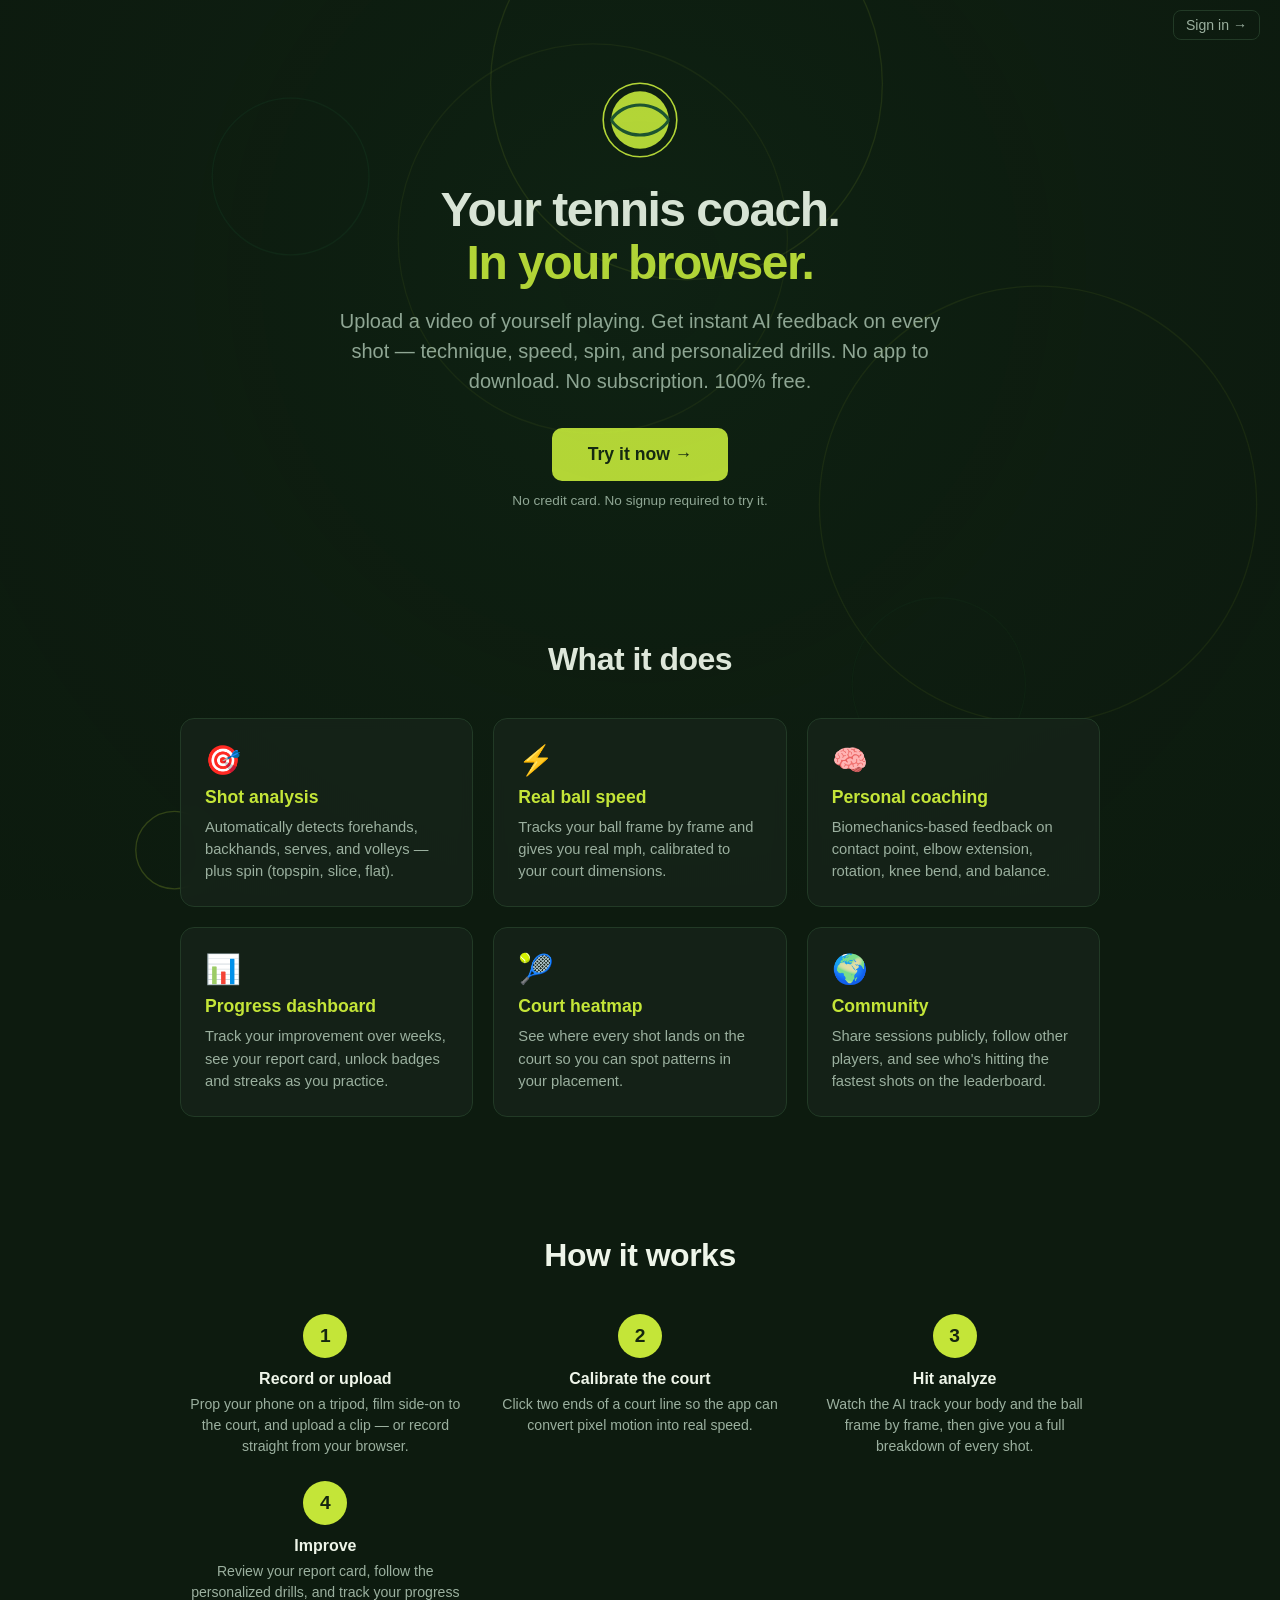
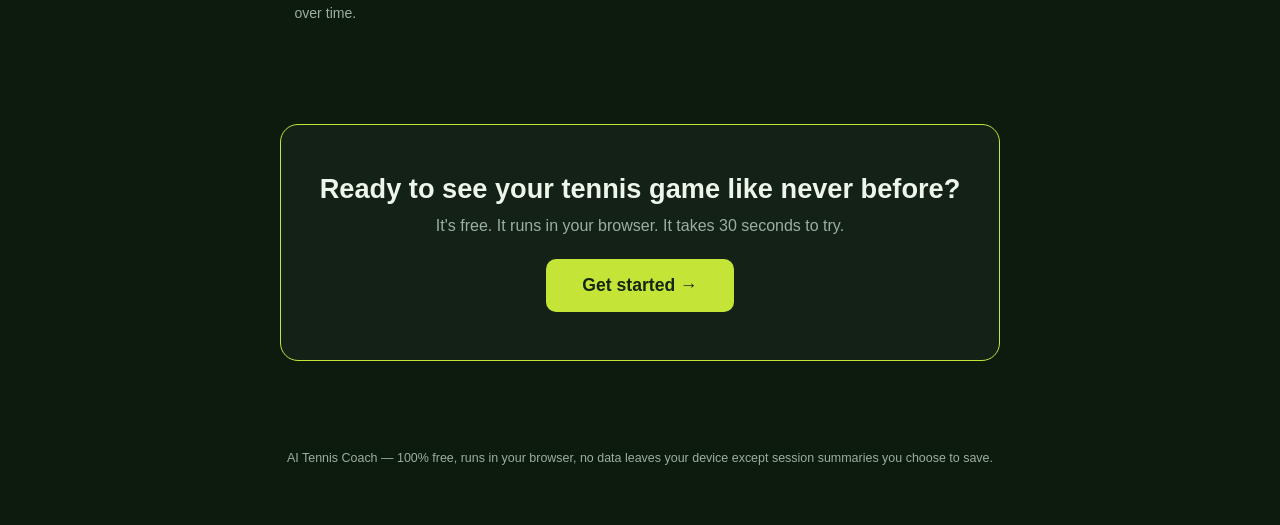
==== index.html @ b2c944ef "Update index.html" ====
<!DOCTYPE html>
<html lang="en">
<head>
<meta charset="UTF-8">
<meta name="viewport" content="width=device-width, initial-scale=1.0">
<title>AI Tennis Coach — free AI-powered tennis coaching</title>
<meta name="description" content="Upload your tennis footage, get instant AI coaching feedback, shot classification, speed tracking, and progress dashboard. 100% free, runs in your browser.">
<link rel="manifest" href="manifest.json">
<meta name="theme-color" content="#c4e538">
<meta name="apple-mobile-web-app-capable" content="yes">
<meta name="apple-mobile-web-app-title" content="Tennis Coach">
<link rel="apple-touch-icon" href="icon-180.png">
<link rel="icon" type="image/svg+xml" href="data:image/svg+xml,%3Csvg xmlns='http://www.w3.org/2000/svg' viewBox='0 0 100 100'%3E%3Ccircle cx='50' cy='50' r='46' fill='%230d1b0f'/%3E%3Ccircle cx='50' cy='50' r='38' fill='%23c4e538'/%3E%3Cpath d='M14 50 C 30 25, 70 25, 86 50' stroke='%231e5631' stroke-width='4' fill='none'/%3E%3Cpath d='M14 50 C 30 75, 70 75, 86 50' stroke='%231e5631' stroke-width='4' fill='none'/%3E%3C/svg%3E">
<style>
  :root {
    --green: #1e5631;
    --lime: #c4e538;
    --dark: #0d1b0f;
    --card: #16241a;
    --text: #eef5e9;
    --muted: #9bb09f;
  }
  * { box-sizing: border-box; }
  body {
    margin: 0;
    font-family: -apple-system, BlinkMacSystemFont, 'Segoe UI', Roboto, sans-serif;
    background: var(--dark);
    color: var(--text);
    position: relative;
    overflow-x: hidden;
  }
  #rippleBg {
    position: fixed;
    top: 0; left: 0;
    width: 100vw;
    height: 100vh;
    z-index: 0;
    pointer-events: none;
  }
  main, header, footer { position: relative; z-index: 1; }
  .container { max-width: 960px; margin: 0 auto; padding: 20px; }
  .hero {
    text-align: center;
    padding: 80px 20px 60px;
  }
  .app-logo {
    width: 80px;
    height: 80px;
    margin-bottom: 20px;
  }
  h1 {
    font-size: 3rem;
    margin: 0 0 16px;
    letter-spacing: -1.5px;
    line-height: 1.1;
  }
  h1 .accent { color: var(--lime); }
  .tagline {
    font-size: 1.25rem;
    color: var(--muted);
    max-width: 620px;
    margin: 0 auto 32px;
    line-height: 1.5;
  }
  .cta-btn {
    display: inline-block;
    background: var(--lime);
    color: #15260f;
    font-weight: 700;
    padding: 16px 36px;
    border-radius: 10px;
    text-decoration: none;
    font-size: 1.1rem;
    border: none;
    cursor: pointer;
    transition: transform 0.15s;
  }
  .cta-btn:hover { transform: translateY(-2px); }
  .cta-note {
    margin-top: 12px;
    color: var(--muted);
    font-size: 0.85rem;
  }
  .section {
    padding: 60px 20px;
    max-width: 960px;
    margin: 0 auto;
  }
  .section-title {
    text-align: center;
    font-size: 2rem;
    margin: 0 0 40px;
    letter-spacing: -0.5px;
  }
  .features {
    display: grid;
    grid-template-columns: repeat(auto-fit, minmax(260px, 1fr));
    gap: 20px;
  }
  .feature {
    background: rgba(22, 36, 26, 0.82);
    backdrop-filter: blur(6px);
    border: 1px solid #223a26;
    border-radius: 14px;
    padding: 24px;
  }
  .feature .icon {
    font-size: 1.8rem;
    margin-bottom: 10px;
  }
  .feature h3 {
    margin: 0 0 8px;
    font-size: 1.1rem;
    color: var(--lime);
  }
  .feature p {
    margin: 0;
    color: var(--muted);
    font-size: 0.92rem;
    line-height: 1.5;
  }
  .steps {
    display: grid;
    grid-template-columns: repeat(auto-fit, minmax(220px, 1fr));
    gap: 24px;
  }
  .step {
    text-align: center;
  }
  .step-num {
    display: inline-flex;
    align-items: center;
    justify-content: center;
    width: 44px;
    height: 44px;
    background: var(--lime);
    color: #15260f;
    border-radius: 50%;
    font-weight: 700;
    font-size: 1.2rem;
    margin-bottom: 12px;
  }
  .step h4 {
    margin: 0 0 6px;
    font-size: 1rem;
  }
  .step p {
    color: var(--muted);
    font-size: 0.88rem;
    margin: 0;
    line-height: 1.5;
  }
  .bottom-cta {
    background: rgba(22, 36, 26, 0.82);
    backdrop-filter: blur(6px);
    border: 1px solid var(--lime);
    border-radius: 18px;
    padding: 48px 30px;
    text-align: center;
    margin: 40px 20px 60px;
    max-width: 720px;
    margin-left: auto;
    margin-right: auto;
  }
  .bottom-cta h2 {
    margin: 0 0 12px;
    font-size: 1.7rem;
  }
  .bottom-cta p {
    color: var(--muted);
    margin: 0 0 24px;
  }
  footer {
    text-align: center;
    color: var(--muted);
    font-size: 0.78rem;
    padding: 30px 20px 60px;
  }
  @media (max-width: 600px) {
    h1 { font-size: 2.1rem; }
    .hero { padding: 50px 20px 40px; }
    .section-title { font-size: 1.5rem; }
  }
</style>
</head>
<body>

<canvas id="rippleBg"></canvas>

<div style="position:absolute; top:16px; right:20px; z-index:2;">
  <a href="app.html" style="color: var(--muted); text-decoration:none; font-size:0.88rem; padding:6px 12px; border:1px solid #223a26; border-radius:8px;">Sign in →</a>
</div>

<script>
// Ripple background — same as the app
(function() {
  const canvas = document.getElementById('rippleBg');
  const c = canvas.getContext('2d');
  let ripples = [];
  let w, h;
  function resize() { w = canvas.width = window.innerWidth; h = canvas.height = window.innerHeight; }
  window.addEventListener('resize', resize); resize();
  function spawnRipple() {
    ripples.push({
      x: Math.random() * w, y: Math.random() * h, r: 0,
      maxR: 140 + Math.random() * 220, speed: 0.4 + Math.random() * 0.5,
      alpha: 0.16 + Math.random() * 0.1,
      hue: Math.random() > 0.5 ? 'lime' : 'green'
    });
  }
  for (let i = 0; i < 6; i++) {
    ripples.push({
      x: Math.random() * window.innerWidth, y: Math.random() * window.innerHeight,
      r: Math.random() * 200, maxR: 140 + Math.random() * 220,
      speed: 0.4 + Math.random() * 0.5,
      alpha: 0.16 + Math.random() * 0.1,
      hue: Math.random() > 0.5 ? 'lime' : 'green'
    });
  }
  let frame = 0;
  function loop() {
    frame++;
    c.clearRect(0, 0, w, h);
    const grad = c.createRadialGradient(w*0.5, h*0.3, 0, w*0.5, h*0.3, Math.max(w,h)*0.8);
    grad.addColorStop(0, 'rgba(30, 86, 49, 0.12)');
    grad.addColorStop(1, 'rgba(13, 27, 15, 0)');
    c.fillStyle = grad; c.fillRect(0, 0, w, h);
    ripples.forEach(rp => {
      rp.r += rp.speed;
      const progress = rp.r / rp.maxR;
      const fade = Math.max(0, 1 - progress);
      const color = rp.hue === 'lime' ? `196, 229, 56` : `30, 86, 49`;
      c.beginPath(); c.arc(rp.x, rp.y, rp.r, 0, Math.PI * 2);
      c.strokeStyle = `rgba(${color}, ${rp.alpha * fade})`;
      c.lineWidth = 1.4; c.stroke();
    });
    ripples = ripples.filter(rp => rp.r < rp.maxR);
    if (frame % 70 === 0) spawnRipple();
    requestAnimationFrame(loop);
  }
  loop();
})();
</script>

<div class="hero">
  <svg class="app-logo" viewBox="0 0 100 100" xmlns="http://www.w3.org/2000/svg">
    <circle cx="50" cy="50" r="46" fill="#0d1b0f" stroke="#c4e538" stroke-width="2"/>
    <circle cx="50" cy="50" r="36" fill="#c4e538"/>
    <path d="M14 50 C 30 25, 70 25, 86 50" stroke="#1e5631" stroke-width="4" fill="none"/>
    <path d="M14 50 C 30 75, 70 75, 86 50" stroke="#1e5631" stroke-width="4" fill="none"/>
  </svg>
  <h1>Your tennis coach.<br><span class="accent">In your browser.</span></h1>
  <p class="tagline">
    Upload a video of yourself playing. Get instant AI feedback on every shot — technique, speed, spin, and personalized drills. No app to download. No subscription. 100% free.
  </p>
  <a href="app.html" class="cta-btn">Try it now →</a>
  <p class="cta-note">No credit card. No signup required to try it.</p>
</div>

<div class="section">
  <h2 class="section-title">What it does</h2>
  <div class="features">
    <div class="feature">
      <div class="icon">🎯</div>
      <h3>Shot analysis</h3>
      <p>Automatically detects forehands, backhands, serves, and volleys — plus spin (topspin, slice, flat).</p>
    </div>
    <div class="feature">
      <div class="icon">⚡</div>
      <h3>Real ball speed</h3>
      <p>Tracks your ball frame by frame and gives you real mph, calibrated to your court dimensions.</p>
    </div>
    <div class="feature">
      <div class="icon">🧠</div>
      <h3>Personal coaching</h3>
      <p>Biomechanics-based feedback on contact point, elbow extension, rotation, knee bend, and balance.</p>
    </div>
    <div class="feature">
      <div class="icon">📊</div>
      <h3>Progress dashboard</h3>
      <p>Track your improvement over weeks, see your report card, unlock badges and streaks as you practice.</p>
    </div>
    <div class="feature">
      <div class="icon">🎾</div>
      <h3>Court heatmap</h3>
      <p>See where every shot lands on the court so you can spot patterns in your placement.</p>
    </div>
    <div class="feature">
      <div class="icon">🌍</div>
      <h3>Community</h3>
      <p>Share sessions publicly, follow other players, and see who's hitting the fastest shots on the leaderboard.</p>
    </div>
  </div>
</div>

<div class="section">
  <h2 class="section-title">How it works</h2>
  <div class="steps">
    <div class="step">
      <div class="step-num">1</div>
      <h4>Record or upload</h4>
      <p>Prop your phone on a tripod, film side-on to the court, and upload a clip — or record straight from your browser.</p>
    </div>
    <div class="step">
      <div class="step-num">2</div>
      <h4>Calibrate the court</h4>
      <p>Click two ends of a court line so the app can convert pixel motion into real speed.</p>
    </div>
    <div class="step">
      <div class="step-num">3</div>
      <h4>Hit analyze</h4>
      <p>Watch the AI track your body and the ball frame by frame, then give you a full breakdown of every shot.</p>
    </div>
    <div class="step">
      <div class="step-num">4</div>
      <h4>Improve</h4>
      <p>Review your report card, follow the personalized drills, and track your progress over time.</p>
    </div>
  </div>
</div>

<div class="bottom-cta">
  <h2>Ready to see your tennis game like never before?</h2>
  <p>It's free. It runs in your browser. It takes 30 seconds to try.</p>
  <a href="app.html" class="cta-btn">Get started →</a>
</div>

<footer>
  AI Tennis Coach — 100% free, runs in your browser, no data leaves your device except session summaries you choose to save.
</footer>

</body>
</html>
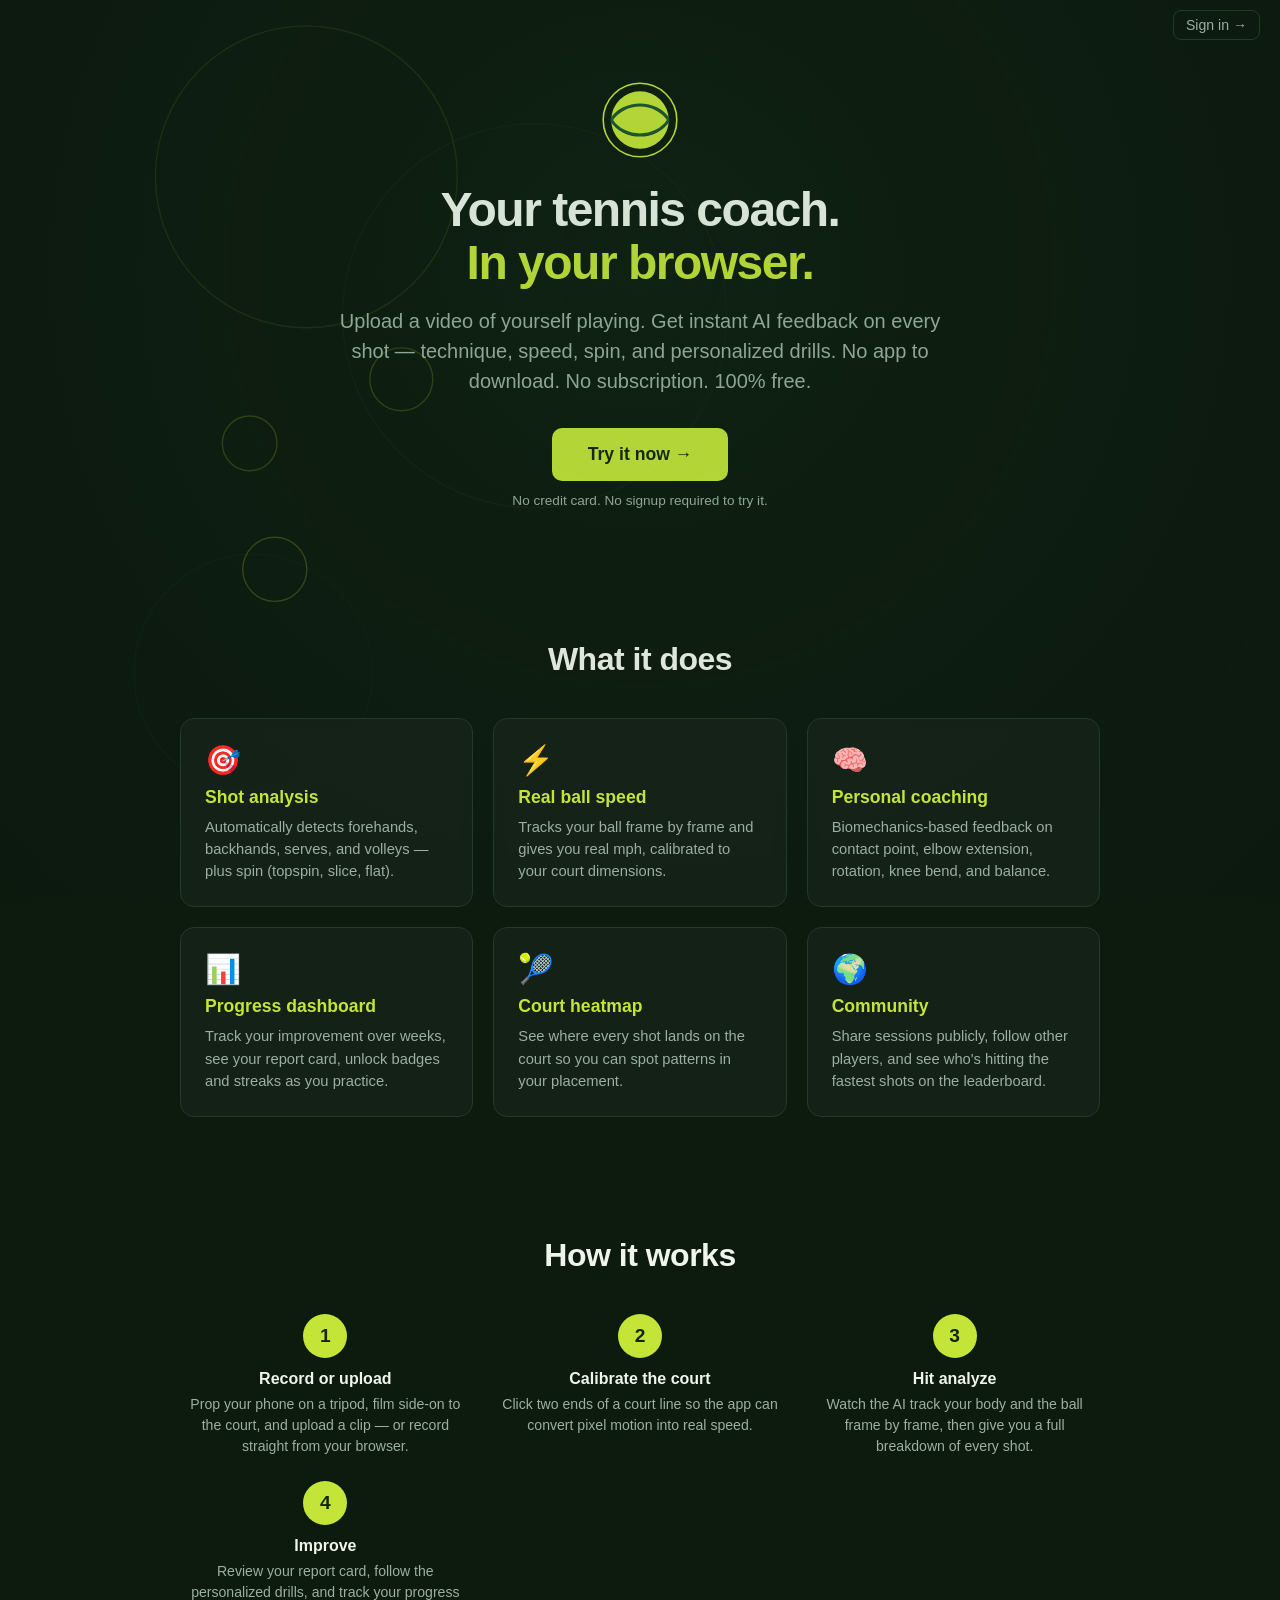
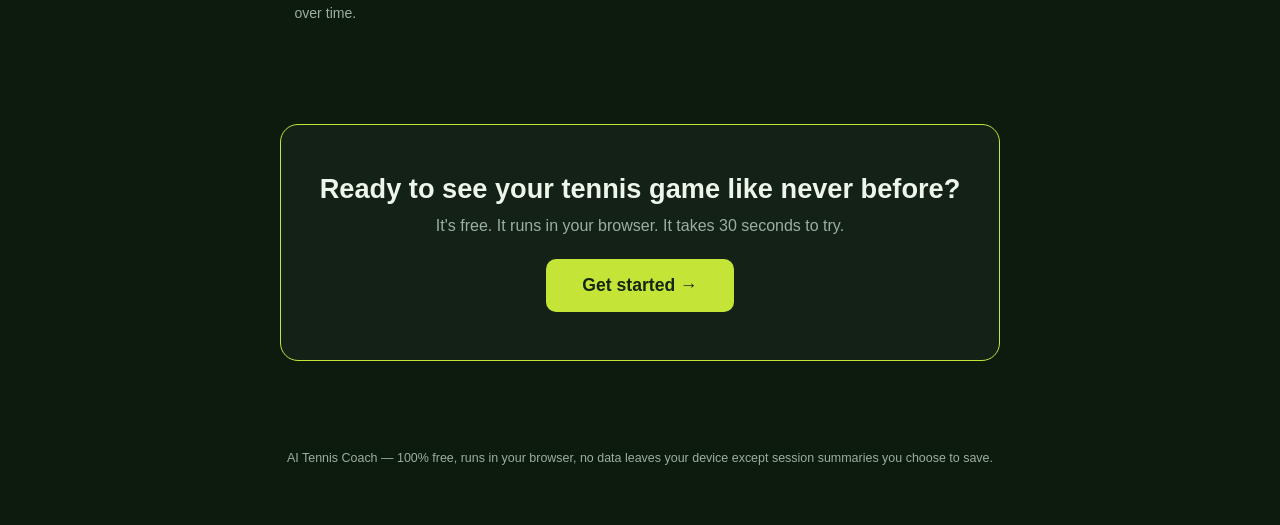
==== commit b952adf0: "Update index.html" ====
--- a/index.html
+++ b/index.html
@@ -9,7 +9,7 @@
 <meta name="theme-color" content="#c4e538">
 <meta name="apple-mobile-web-app-capable" content="yes">
 <meta name="apple-mobile-web-app-title" content="Tennis Coach">
-<link rel="apple-touch-icon" href="icon-180.png">
+<link rel="apple-touch-icon" href="tennis-icon-180.png">
 <link rel="icon" type="image/svg+xml" href="data:image/svg+xml,%3Csvg xmlns='http://www.w3.org/2000/svg' viewBox='0 0 100 100'%3E%3Ccircle cx='50' cy='50' r='46' fill='%230d1b0f'/%3E%3Ccircle cx='50' cy='50' r='38' fill='%23c4e538'/%3E%3Cpath d='M14 50 C 30 25, 70 25, 86 50' stroke='%231e5631' stroke-width='4' fill='none'/%3E%3Cpath d='M14 50 C 30 75, 70 75, 86 50' stroke='%231e5631' stroke-width='4' fill='none'/%3E%3C/svg%3E">
 <style>
   :root {
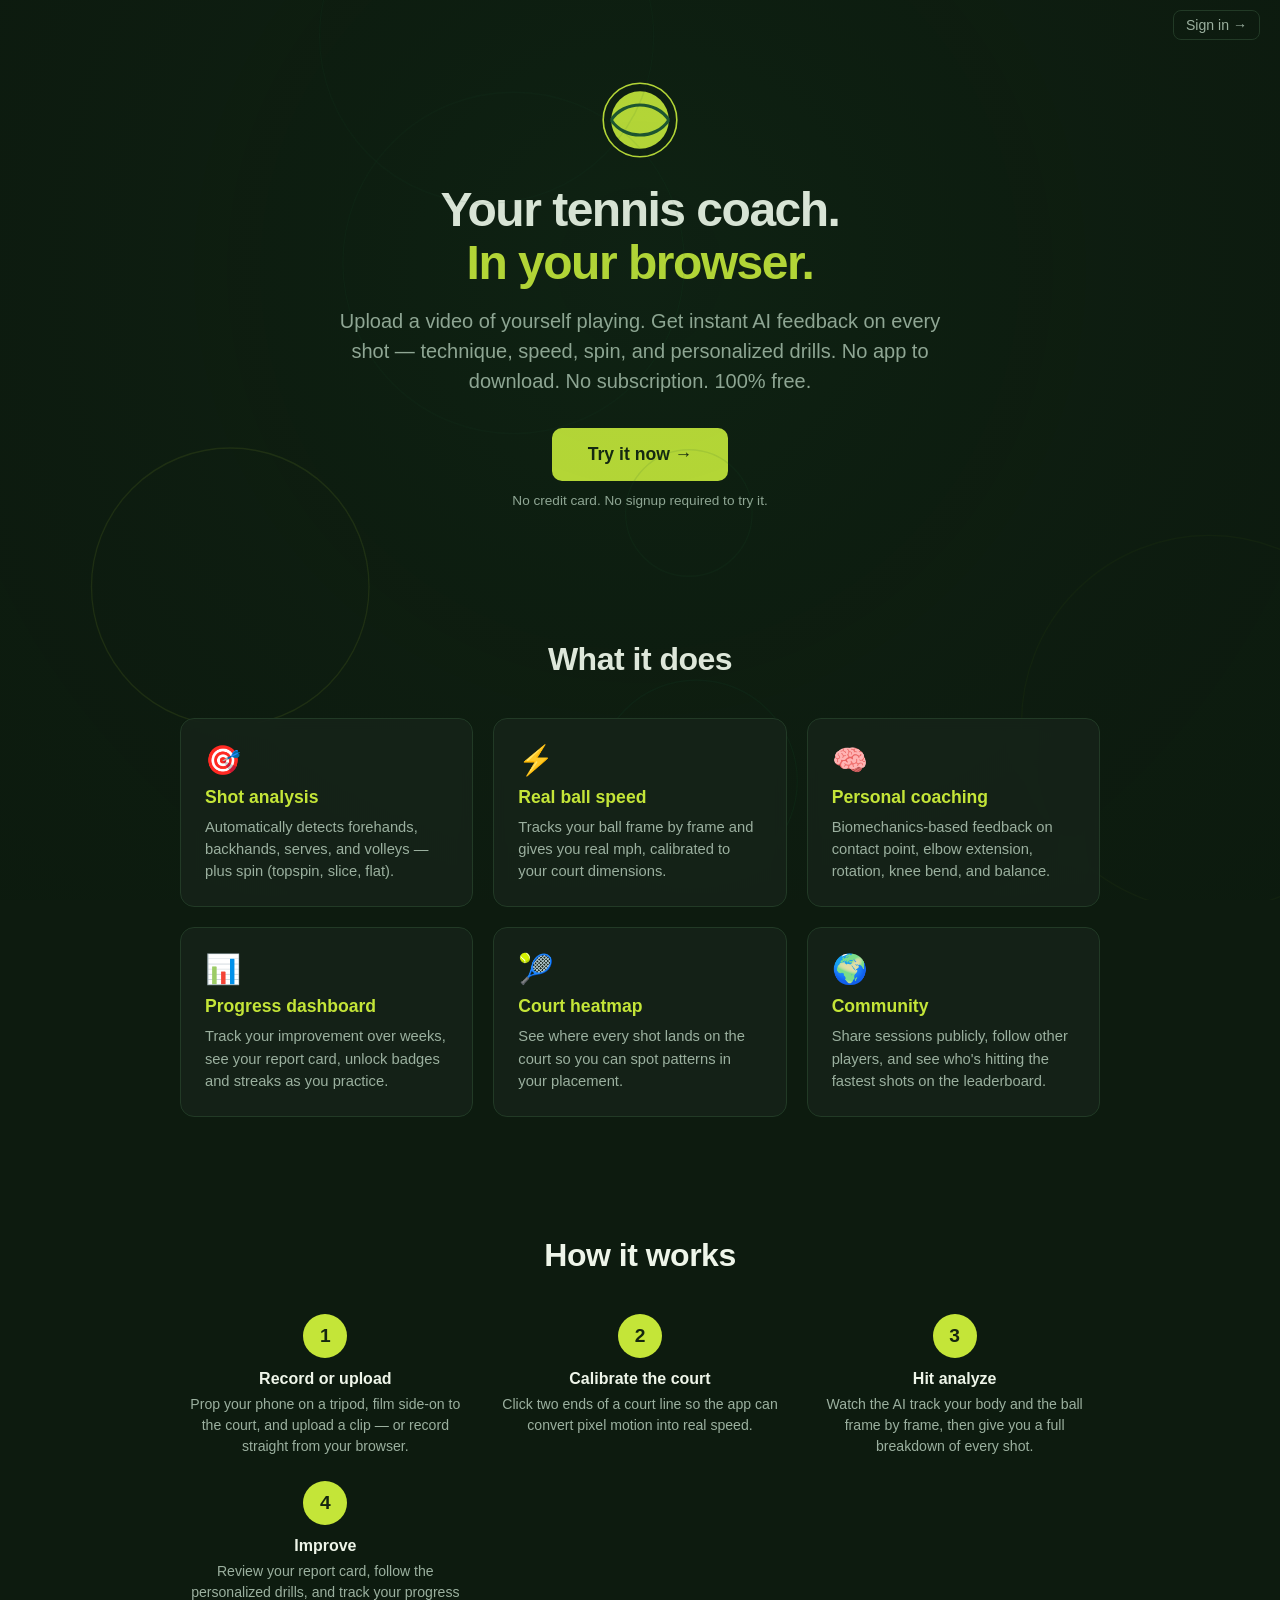
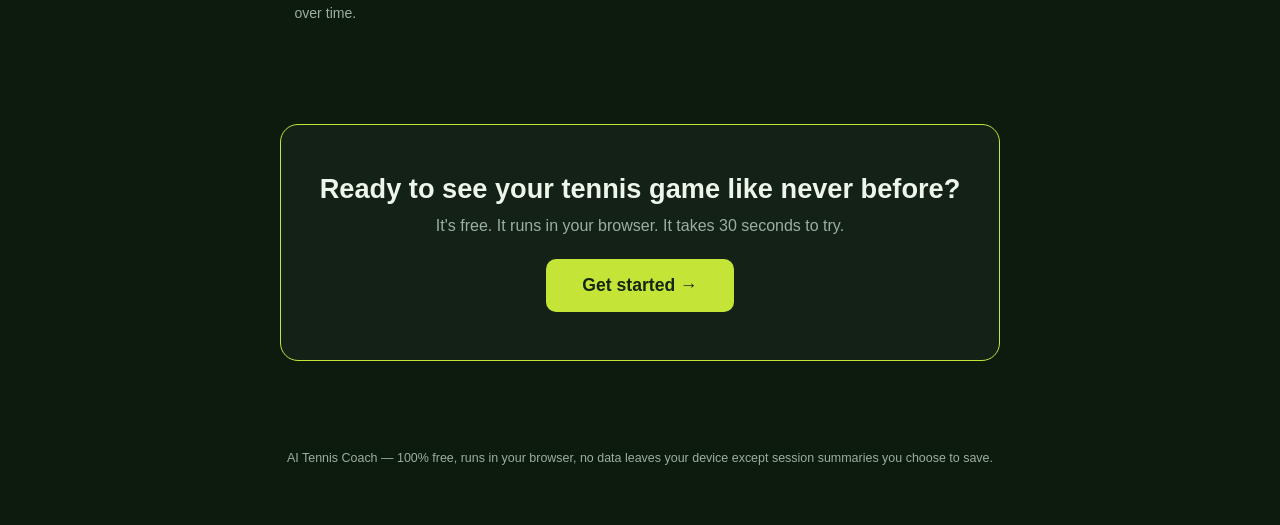
==== commit 5e7e1691: "Update index.html" ====
--- a/index.html
+++ b/index.html
@@ -6,7 +6,7 @@
 <title>AI Tennis Coach — free AI-powered tennis coaching</title>
 <meta name="description" content="Upload your tennis footage, get instant AI coaching feedback, shot classification, speed tracking, and progress dashboard. 100% free, runs in your browser.">
 <link rel="manifest" href="manifest.json">
-<meta name="theme-color" content="#c4e538">
+<meta name="theme-color" content="#0d1b0f">
 <meta name="apple-mobile-web-app-capable" content="yes">
 <meta name="apple-mobile-web-app-title" content="Tennis Coach">
 <link rel="apple-touch-icon" href="tennis-icon-180.png">
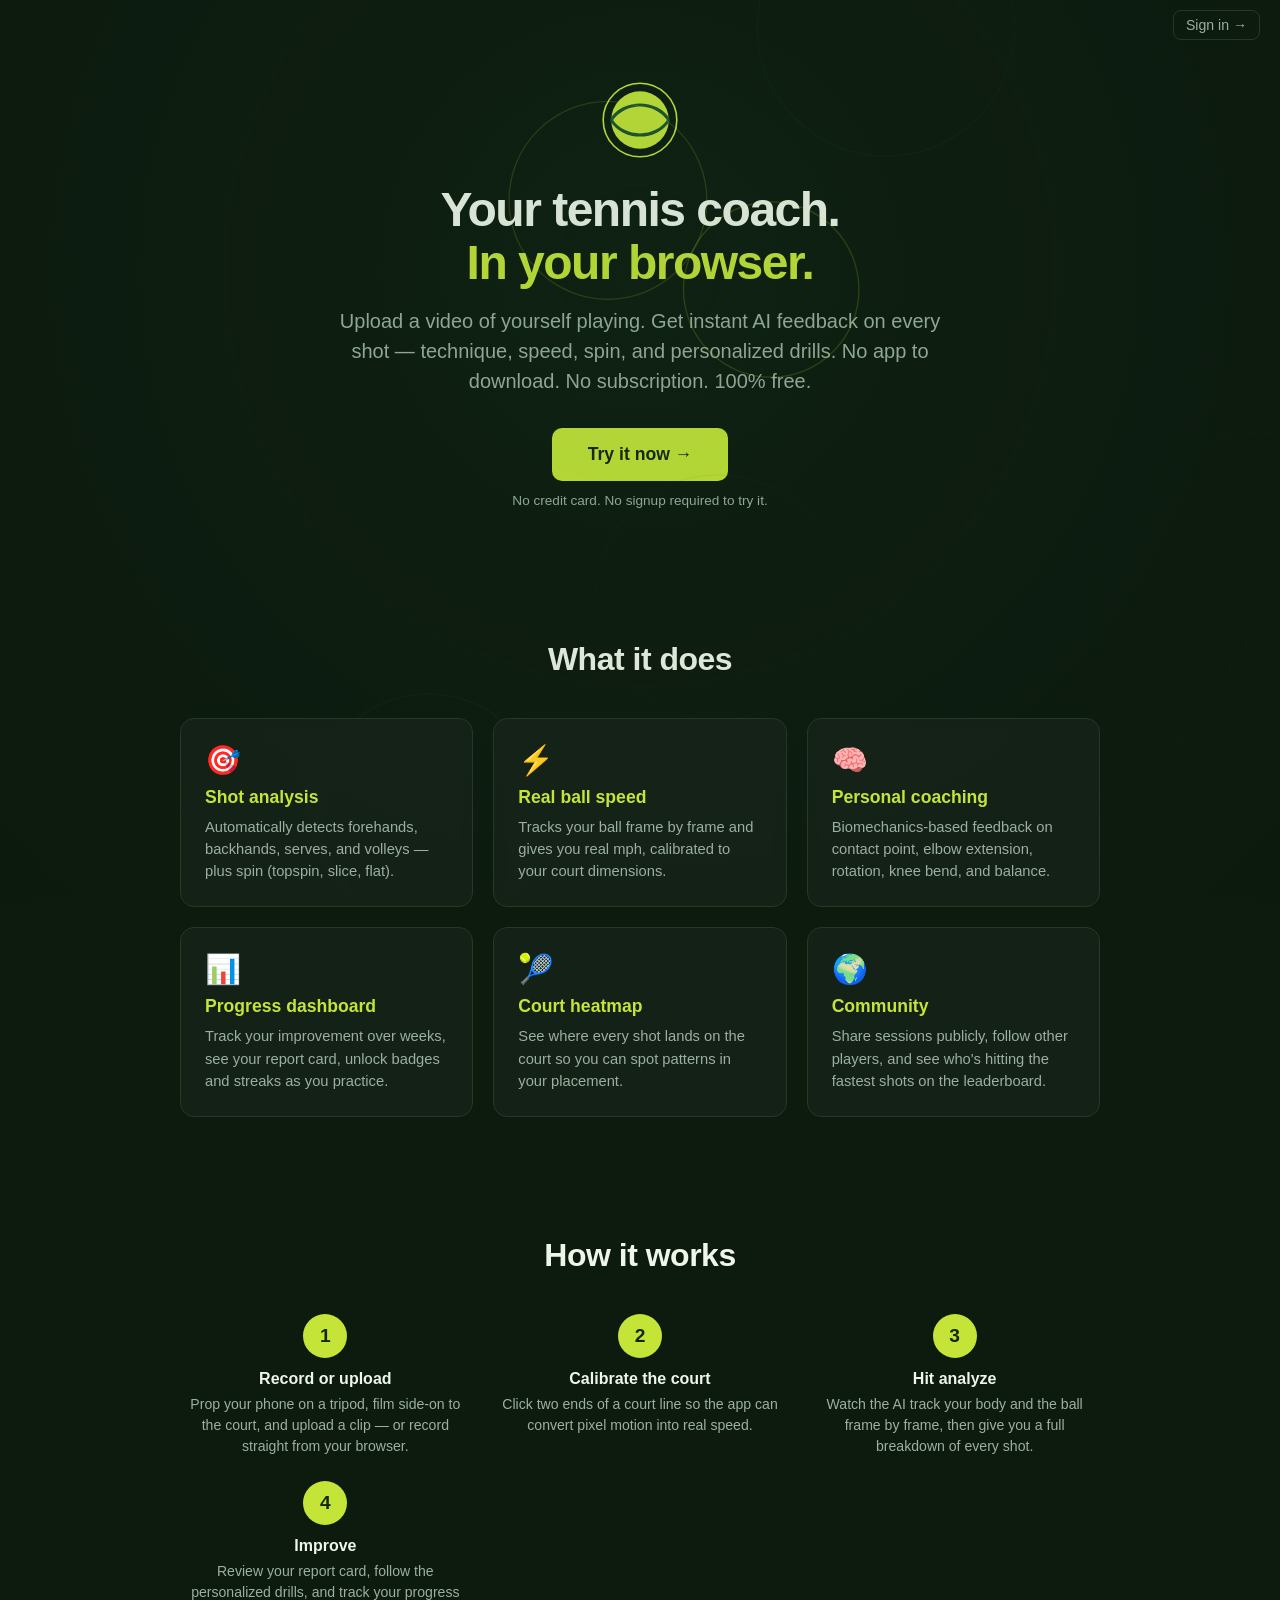
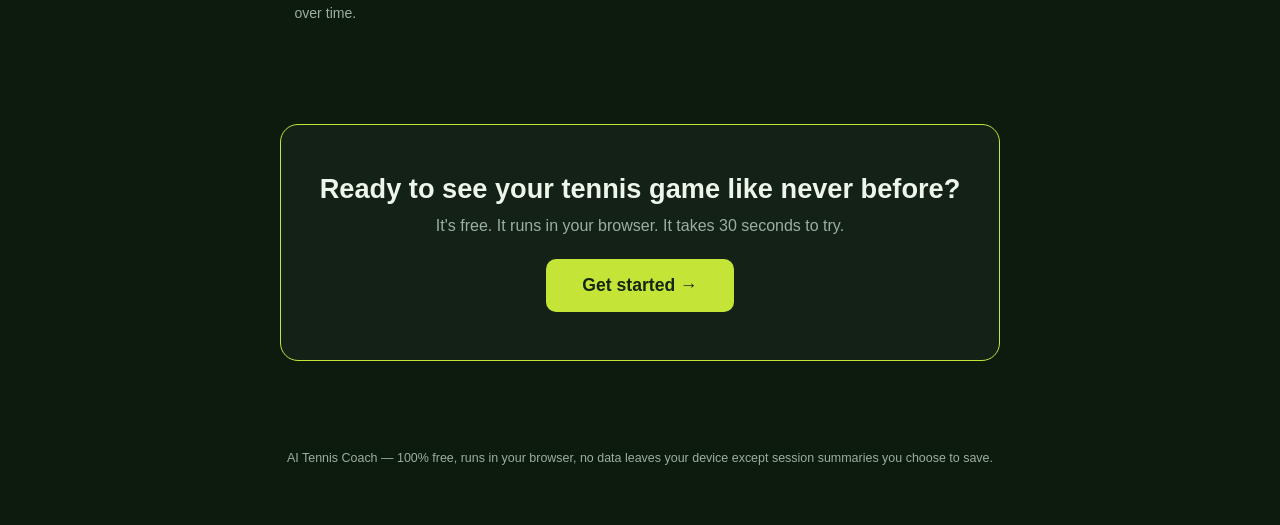
==== commit 958e7ce3: "Update index.html" ====
--- a/index.html
+++ b/index.html
@@ -9,7 +9,7 @@
 <meta name="theme-color" content="#0d1b0f">
 <meta name="apple-mobile-web-app-capable" content="yes">
 <meta name="apple-mobile-web-app-title" content="Tennis Coach">
-<link rel="apple-touch-icon" href="tennis-icon-180.png">
+<link rel="apple-touch-icon" href="logo-180.png">
 <link rel="icon" type="image/svg+xml" href="data:image/svg+xml,%3Csvg xmlns='http://www.w3.org/2000/svg' viewBox='0 0 100 100'%3E%3Ccircle cx='50' cy='50' r='46' fill='%230d1b0f'/%3E%3Ccircle cx='50' cy='50' r='38' fill='%23c4e538'/%3E%3Cpath d='M14 50 C 30 25, 70 25, 86 50' stroke='%231e5631' stroke-width='4' fill='none'/%3E%3Cpath d='M14 50 C 30 75, 70 75, 86 50' stroke='%231e5631' stroke-width='4' fill='none'/%3E%3C/svg%3E">
 <style>
   :root {
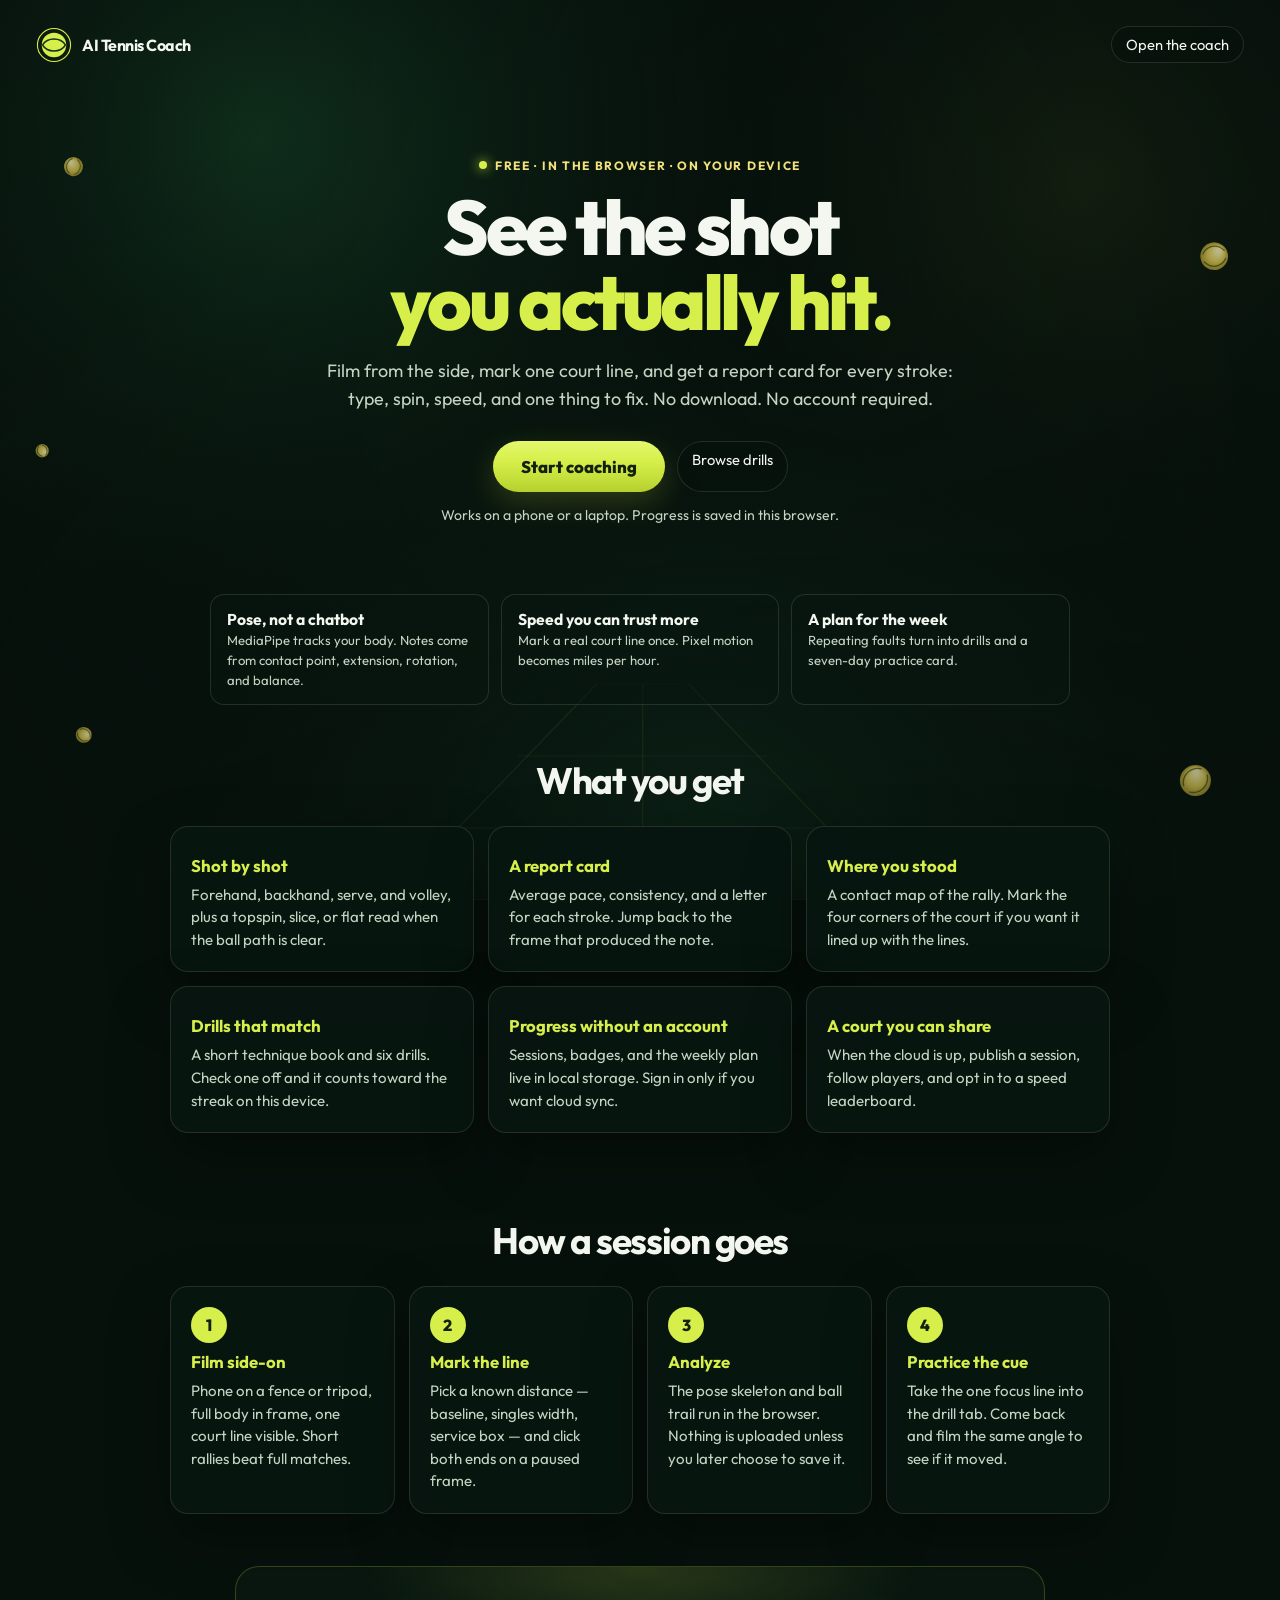
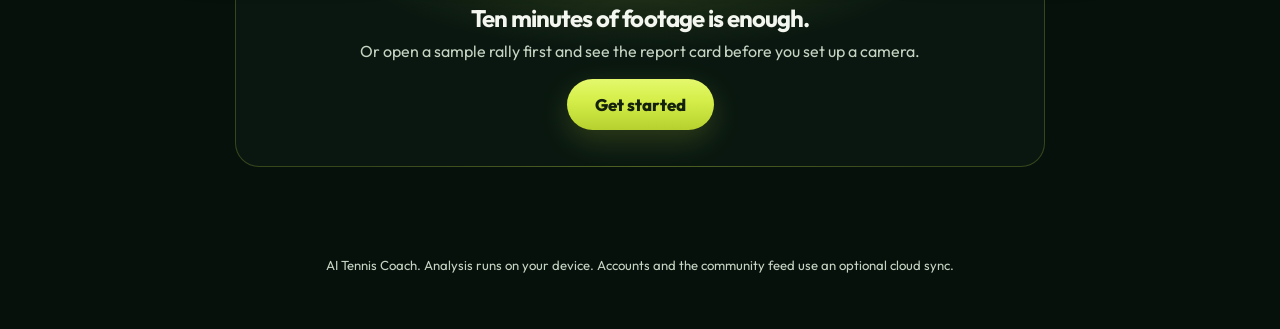
==== commit bd0f9297: "Make the tennis coach work on-device and look like a court The analysis script died before upload an" ====
--- a/index.html
+++ b/index.html
@@ -3,331 +3,118 @@
 <head>
 <meta charset="UTF-8">
 <meta name="viewport" content="width=device-width, initial-scale=1.0">
-<title>AI Tennis Coach — free AI-powered tennis coaching</title>
-<meta name="description" content="Upload your tennis footage, get instant AI coaching feedback, shot classification, speed tracking, and progress dashboard. 100% free, runs in your browser.">
+<title>AI Tennis Coach — free coaching in your browser</title>
+<meta name="description" content="Film a rally and get shot-by-shot tennis coaching in your browser. Ball speed, technique cues, drills, and progress stay on your device. Free.">
 <link rel="manifest" href="manifest.json">
-<meta name="theme-color" content="#0d1b0f">
+<meta name="theme-color" content="#07110c">
 <meta name="apple-mobile-web-app-capable" content="yes">
 <meta name="apple-mobile-web-app-title" content="Tennis Coach">
 <link rel="apple-touch-icon" href="logo-180.png">
-<link rel="icon" type="image/svg+xml" href="data:image/svg+xml,%3Csvg xmlns='http://www.w3.org/2000/svg' viewBox='0 0 100 100'%3E%3Ccircle cx='50' cy='50' r='46' fill='%230d1b0f'/%3E%3Ccircle cx='50' cy='50' r='38' fill='%23c4e538'/%3E%3Cpath d='M14 50 C 30 25, 70 25, 86 50' stroke='%231e5631' stroke-width='4' fill='none'/%3E%3Cpath d='M14 50 C 30 75, 70 75, 86 50' stroke='%231e5631' stroke-width='4' fill='none'/%3E%3C/svg%3E">
-<style>
-  :root {
-    --green: #1e5631;
-    --lime: #c4e538;
-    --dark: #0d1b0f;
-    --card: #16241a;
-    --text: #eef5e9;
-    --muted: #9bb09f;
-  }
-  * { box-sizing: border-box; }
-  body {
-    margin: 0;
-    font-family: -apple-system, BlinkMacSystemFont, 'Segoe UI', Roboto, sans-serif;
-    background: var(--dark);
-    color: var(--text);
-    position: relative;
-    overflow-x: hidden;
-  }
-  #rippleBg {
-    position: fixed;
-    top: 0; left: 0;
-    width: 100vw;
-    height: 100vh;
-    z-index: 0;
-    pointer-events: none;
-  }
-  main, header, footer { position: relative; z-index: 1; }
-  .container { max-width: 960px; margin: 0 auto; padding: 20px; }
-  .hero {
-    text-align: center;
-    padding: 80px 20px 60px;
-  }
-  .app-logo {
-    width: 80px;
-    height: 80px;
-    margin-bottom: 20px;
-  }
-  h1 {
-    font-size: 3rem;
-    margin: 0 0 16px;
-    letter-spacing: -1.5px;
-    line-height: 1.1;
-  }
-  h1 .accent { color: var(--lime); }
-  .tagline {
-    font-size: 1.25rem;
-    color: var(--muted);
-    max-width: 620px;
-    margin: 0 auto 32px;
-    line-height: 1.5;
-  }
-  .cta-btn {
-    display: inline-block;
-    background: var(--lime);
-    color: #15260f;
-    font-weight: 700;
-    padding: 16px 36px;
-    border-radius: 10px;
-    text-decoration: none;
-    font-size: 1.1rem;
-    border: none;
-    cursor: pointer;
-    transition: transform 0.15s;
-  }
-  .cta-btn:hover { transform: translateY(-2px); }
-  .cta-note {
-    margin-top: 12px;
-    color: var(--muted);
-    font-size: 0.85rem;
-  }
-  .section {
-    padding: 60px 20px;
-    max-width: 960px;
-    margin: 0 auto;
-  }
-  .section-title {
-    text-align: center;
-    font-size: 2rem;
-    margin: 0 0 40px;
-    letter-spacing: -0.5px;
-  }
-  .features {
-    display: grid;
-    grid-template-columns: repeat(auto-fit, minmax(260px, 1fr));
-    gap: 20px;
-  }
-  .feature {
-    background: rgba(22, 36, 26, 0.82);
-    backdrop-filter: blur(6px);
-    border: 1px solid #223a26;
-    border-radius: 14px;
-    padding: 24px;
-  }
-  .feature .icon {
-    font-size: 1.8rem;
-    margin-bottom: 10px;
-  }
-  .feature h3 {
-    margin: 0 0 8px;
-    font-size: 1.1rem;
-    color: var(--lime);
-  }
-  .feature p {
-    margin: 0;
-    color: var(--muted);
-    font-size: 0.92rem;
-    line-height: 1.5;
-  }
-  .steps {
-    display: grid;
-    grid-template-columns: repeat(auto-fit, minmax(220px, 1fr));
-    gap: 24px;
-  }
-  .step {
-    text-align: center;
-  }
-  .step-num {
-    display: inline-flex;
-    align-items: center;
-    justify-content: center;
-    width: 44px;
-    height: 44px;
-    background: var(--lime);
-    color: #15260f;
-    border-radius: 50%;
-    font-weight: 700;
-    font-size: 1.2rem;
-    margin-bottom: 12px;
-  }
-  .step h4 {
-    margin: 0 0 6px;
-    font-size: 1rem;
-  }
-  .step p {
-    color: var(--muted);
-    font-size: 0.88rem;
-    margin: 0;
-    line-height: 1.5;
-  }
-  .bottom-cta {
-    background: rgba(22, 36, 26, 0.82);
-    backdrop-filter: blur(6px);
-    border: 1px solid var(--lime);
-    border-radius: 18px;
-    padding: 48px 30px;
-    text-align: center;
-    margin: 40px 20px 60px;
-    max-width: 720px;
-    margin-left: auto;
-    margin-right: auto;
-  }
-  .bottom-cta h2 {
-    margin: 0 0 12px;
-    font-size: 1.7rem;
-  }
-  .bottom-cta p {
-    color: var(--muted);
-    margin: 0 0 24px;
-  }
-  footer {
-    text-align: center;
-    color: var(--muted);
-    font-size: 0.78rem;
-    padding: 30px 20px 60px;
-  }
-  @media (max-width: 600px) {
-    h1 { font-size: 2.1rem; }
-    .hero { padding: 50px 20px 40px; }
-    .section-title { font-size: 1.5rem; }
-  }
-</style>
+<link rel="icon" href="logo-192.png" type="image/png">
+<link rel="stylesheet" href="theme.css">
 </head>
 <body>
-
+<a class="skip" href="#content">Skip to content</a>
 <canvas id="rippleBg"></canvas>
 
-<div style="position:absolute; top:16px; right:20px; z-index:2;">
-  <a href="app.html" style="color: var(--muted); text-decoration:none; font-size:0.88rem; padding:6px 12px; border:1px solid #223a26; border-radius:8px;">Sign in →</a>
-</div>
+<header class="topbar">
+  <a class="brand" href="index.html">
+    <svg viewBox="0 0 100 100" aria-hidden="true">
+      <circle cx="50" cy="50" r="46" fill="#0d1b0f" stroke="#d6ef4a" stroke-width="3"/>
+      <circle cx="50" cy="50" r="34" fill="#d6ef4a"/>
+      <path d="M18 50 C 32 28, 68 28, 82 50" stroke="#14301c" stroke-width="4" fill="none"/>
+      <path d="M18 50 C 32 72, 68 72, 82 50" stroke="#14301c" stroke-width="4" fill="none"/>
+    </svg>
+    AI Tennis Coach
+  </a>
+  <a class="top-link" href="app.html">Open the coach</a>
+</header>
 
-<script>
-// Ripple background — same as the app
-(function() {
-  const canvas = document.getElementById('rippleBg');
-  const c = canvas.getContext('2d');
-  let ripples = [];
-  let w, h;
-  function resize() { w = canvas.width = window.innerWidth; h = canvas.height = window.innerHeight; }
-  window.addEventListener('resize', resize); resize();
-  function spawnRipple() {
-    ripples.push({
-      x: Math.random() * w, y: Math.random() * h, r: 0,
-      maxR: 140 + Math.random() * 220, speed: 0.4 + Math.random() * 0.5,
-      alpha: 0.16 + Math.random() * 0.1,
-      hue: Math.random() > 0.5 ? 'lime' : 'green'
-    });
-  }
-  for (let i = 0; i < 6; i++) {
-    ripples.push({
-      x: Math.random() * window.innerWidth, y: Math.random() * window.innerHeight,
-      r: Math.random() * 200, maxR: 140 + Math.random() * 220,
-      speed: 0.4 + Math.random() * 0.5,
-      alpha: 0.16 + Math.random() * 0.1,
-      hue: Math.random() > 0.5 ? 'lime' : 'green'
-    });
-  }
-  let frame = 0;
-  function loop() {
-    frame++;
-    c.clearRect(0, 0, w, h);
-    const grad = c.createRadialGradient(w*0.5, h*0.3, 0, w*0.5, h*0.3, Math.max(w,h)*0.8);
-    grad.addColorStop(0, 'rgba(30, 86, 49, 0.12)');
-    grad.addColorStop(1, 'rgba(13, 27, 15, 0)');
-    c.fillStyle = grad; c.fillRect(0, 0, w, h);
-    ripples.forEach(rp => {
-      rp.r += rp.speed;
-      const progress = rp.r / rp.maxR;
-      const fade = Math.max(0, 1 - progress);
-      const color = rp.hue === 'lime' ? `196, 229, 56` : `30, 86, 49`;
-      c.beginPath(); c.arc(rp.x, rp.y, rp.r, 0, Math.PI * 2);
-      c.strokeStyle = `rgba(${color}, ${rp.alpha * fade})`;
-      c.lineWidth = 1.4; c.stroke();
-    });
-    ripples = ripples.filter(rp => rp.r < rp.maxR);
-    if (frame % 70 === 0) spawnRipple();
-    requestAnimationFrame(loop);
-  }
-  loop();
-})();
-</script>
+<main id="content">
+  <section class="hero">
+    <div class="eyebrow">Free · In the browser · On your device</div>
+    <h1>See the shot<br><span class="accent">you actually hit.</span></h1>
+    <p class="tagline">Film from the side, mark one court line, and get a report card for every stroke: type, spin, speed, and one thing to fix. No download. No account required.</p>
+    <div class="cta-row">
+      <a class="cta-btn" href="app.html">Start coaching</a>
+      <a class="top-link" href="app.html#practice">Browse drills</a>
+    </div>
+    <p class="cta-note">Works on a phone or a laptop. Progress is saved in this browser.</p>
+  </section>
 
-<div class="hero">
-  <svg class="app-logo" viewBox="0 0 100 100" xmlns="http://www.w3.org/2000/svg">
-    <circle cx="50" cy="50" r="46" fill="#0d1b0f" stroke="#c4e538" stroke-width="2"/>
-    <circle cx="50" cy="50" r="36" fill="#c4e538"/>
-    <path d="M14 50 C 30 25, 70 25, 86 50" stroke="#1e5631" stroke-width="4" fill="none"/>
-    <path d="M14 50 C 30 75, 70 75, 86 50" stroke="#1e5631" stroke-width="4" fill="none"/>
-  </svg>
-  <h1>Your tennis coach.<br><span class="accent">In your browser.</span></h1>
-  <p class="tagline">
-    Upload a video of yourself playing. Get instant AI feedback on every shot — technique, speed, spin, and personalized drills. No app to download. No subscription. 100% free.
-  </p>
-  <a href="app.html" class="cta-btn">Try it now →</a>
-  <p class="cta-note">No credit card. No signup required to try it.</p>
-</div>
+  <div class="proof">
+    <div><strong>Pose, not a chatbot</strong><span>MediaPipe tracks your body. Notes come from contact point, extension, rotation, and balance.</span></div>
+    <div><strong>Speed you can trust more</strong><span>Mark a real court line once. Pixel motion becomes miles per hour.</span></div>
+    <div><strong>A plan for the week</strong><span>Repeating faults turn into drills and a seven-day practice card.</span></div>
+  </div>
 
-<div class="section">
-  <h2 class="section-title">What it does</h2>
-  <div class="features">
-    <div class="feature">
-      <div class="icon">🎯</div>
-      <h3>Shot analysis</h3>
-      <p>Automatically detects forehands, backhands, serves, and volleys — plus spin (topspin, slice, flat).</p>
+  <section class="section">
+    <h2 class="section-title">What you get</h2>
+    <div class="features">
+      <article class="feature">
+        <h3>Shot by shot</h3>
+        <p>Forehand, backhand, serve, and volley, plus a topspin, slice, or flat read when the ball path is clear.</p>
+      </article>
+      <article class="feature">
+        <h3>A report card</h3>
+        <p>Average pace, consistency, and a letter for each stroke. Jump back to the frame that produced the note.</p>
+      </article>
+      <article class="feature">
+        <h3>Where you stood</h3>
+        <p>A contact map of the rally. Mark the four corners of the court if you want it lined up with the lines.</p>
+      </article>
+      <article class="feature">
+        <h3>Drills that match</h3>
+        <p>A short technique book and six drills. Check one off and it counts toward the streak on this device.</p>
+      </article>
+      <article class="feature">
+        <h3>Progress without an account</h3>
+        <p>Sessions, badges, and the weekly plan live in local storage. Sign in only if you want cloud sync.</p>
+      </article>
+      <article class="feature">
+        <h3>A court you can share</h3>
+        <p>When the cloud is up, publish a session, follow players, and opt in to a speed leaderboard.</p>
+      </article>
     </div>
-    <div class="feature">
-      <div class="icon">⚡</div>
-      <h3>Real ball speed</h3>
-      <p>Tracks your ball frame by frame and gives you real mph, calibrated to your court dimensions.</p>
+  </section>
+
+  <section class="section">
+    <h2 class="section-title">How a session goes</h2>
+    <div class="steps">
+      <article class="step">
+        <div class="step-num">1</div>
+        <h3>Film side-on</h3>
+        <p>Phone on a fence or tripod, full body in frame, one court line visible. Short rallies beat full matches.</p>
+      </article>
+      <article class="step">
+        <div class="step-num">2</div>
+        <h3>Mark the line</h3>
+        <p>Pick a known distance — baseline, singles width, service box — and click both ends on a paused frame.</p>
+      </article>
+      <article class="step">
+        <div class="step-num">3</div>
+        <h3>Analyze</h3>
+        <p>The pose skeleton and ball trail run in the browser. Nothing is uploaded unless you later choose to save it.</p>
+      </article>
+      <article class="step">
+        <div class="step-num">4</div>
+        <h3>Practice the cue</h3>
+        <p>Take the one focus line into the drill tab. Come back and film the same angle to see if it moved.</p>
+      </article>
     </div>
-    <div class="feature">
-      <div class="icon">🧠</div>
-      <h3>Personal coaching</h3>
-      <p>Biomechanics-based feedback on contact point, elbow extension, rotation, knee bend, and balance.</p>
-    </div>
-    <div class="feature">
-      <div class="icon">📊</div>
-      <h3>Progress dashboard</h3>
-      <p>Track your improvement over weeks, see your report card, unlock badges and streaks as you practice.</p>
-    </div>
-    <div class="feature">
-      <div class="icon">🎾</div>
-      <h3>Court heatmap</h3>
-      <p>See where every shot lands on the court so you can spot patterns in your placement.</p>
-    </div>
-    <div class="feature">
-      <div class="icon">🌍</div>
-      <h3>Community</h3>
-      <p>Share sessions publicly, follow other players, and see who's hitting the fastest shots on the leaderboard.</p>
-    </div>
-  </div>
-</div>
+  </section>
 
-<div class="section">
-  <h2 class="section-title">How it works</h2>
-  <div class="steps">
-    <div class="step">
-      <div class="step-num">1</div>
-      <h4>Record or upload</h4>
-      <p>Prop your phone on a tripod, film side-on to the court, and upload a clip — or record straight from your browser.</p>
-    </div>
-    <div class="step">
-      <div class="step-num">2</div>
-      <h4>Calibrate the court</h4>
-      <p>Click two ends of a court line so the app can convert pixel motion into real speed.</p>
-    </div>
-    <div class="step">
-      <div class="step-num">3</div>
-      <h4>Hit analyze</h4>
-      <p>Watch the AI track your body and the ball frame by frame, then give you a full breakdown of every shot.</p>
-    </div>
-    <div class="step">
-      <div class="step-num">4</div>
-      <h4>Improve</h4>
-      <p>Review your report card, follow the personalized drills, and track your progress over time.</p>
-    </div>
-  </div>
-</div>
-
-<div class="bottom-cta">
-  <h2>Ready to see your tennis game like never before?</h2>
-  <p>It's free. It runs in your browser. It takes 30 seconds to try.</p>
-  <a href="app.html" class="cta-btn">Get started →</a>
-</div>
+  <section class="bottom-cta">
+    <h2>Ten minutes of footage is enough.</h2>
+    <p>Or open a sample rally first and see the report card before you set up a camera.</p>
+    <a class="cta-btn" href="app.html">Get started</a>
+  </section>
+</main>
 
 <footer>
-  AI Tennis Coach — 100% free, runs in your browser, no data leaves your device except session summaries you choose to save.
+  AI Tennis Coach. Analysis runs on your device. Accounts and the community feed use an optional cloud sync.
 </footer>
-
+<script src="bg.js"></script>
+<script src="pwa.js"></script>
 </body>
 </html>
--- a/theme.css
+++ b/theme.css
@@ -0,0 +1,537 @@
+@font-face {
+  font-family: "Outfit";
+  src: url("fonts/outfit-400.woff2") format("woff2");
+  font-weight: 400;
+  font-style: normal;
+  font-display: swap;
+}
+@font-face {
+  font-family: "Outfit";
+  src: url("fonts/outfit-500.woff2") format("woff2");
+  font-weight: 500;
+  font-style: normal;
+  font-display: swap;
+}
+@font-face {
+  font-family: "Outfit";
+  src: url("fonts/outfit-700.woff2") format("woff2");
+  font-weight: 700;
+  font-style: normal;
+  font-display: swap;
+}
+@font-face {
+  font-family: "Outfit";
+  src: url("fonts/outfit-800.woff2") format("woff2");
+  font-weight: 800;
+  font-style: normal;
+  font-display: swap;
+}
+
+:root {
+  --green: #1c4d32;
+  --lime: #d6ef4a;
+  --lime-deep: #b6d12e;
+  --ball: #f3e27a;
+  --dark: #07110c;
+  --card: rgba(8, 22, 16, 0.94);
+  --text: #f4f7ef;
+  --muted: #c5d4c2;
+  --line: rgba(214, 239, 74, 0.22);
+  --stroke: rgba(232, 244, 214, 0.12);
+  --danger: #f0b4b4;
+  --shadow: 0 24px 60px rgba(0, 0, 0, 0.35);
+  --font: "Outfit", "Avenir Next", "Segoe UI", sans-serif;
+  --radius: 18px;
+}
+
+html { scroll-behavior: smooth; }
+body {
+  font-family: var(--font);
+  background:
+    radial-gradient(1200px 600px at 50% -10%, rgba(28, 77, 50, 0.45), transparent 60%),
+    var(--dark);
+  color: var(--text);
+  min-height: 100vh;
+}
+body, #rippleBg { background-color: var(--dark); }
+
+#rippleBg {
+  position: fixed;
+  inset: 0;
+  width: 100%;
+  height: 100%;
+  z-index: 0;
+  pointer-events: none;
+}
+
+.skip {
+  position: absolute;
+  left: 12px;
+  top: -40px;
+  background: var(--lime);
+  color: #13210c;
+  padding: 8px 12px;
+  border-radius: 8px;
+  z-index: 100;
+  font-weight: 700;
+}
+.skip:focus { top: 12px; }
+
+.sr-only {
+  position: absolute;
+  width: 1px;
+  height: 1px;
+  padding: 0;
+  margin: -1px;
+  overflow: hidden;
+  clip: rect(0, 0, 0, 0);
+  white-space: nowrap;
+  border: 0;
+}
+
+a { color: var(--lime); }
+a:hover { color: #e7f78a; }
+
+:focus-visible {
+  outline: 2px solid var(--lime);
+  outline-offset: 3px;
+}
+
+.topbar, header.site-header, #navBar, .auth-bar, main, footer, .update-bar, .offline-bar, .cloud-banner {
+  position: relative;
+  z-index: 1;
+}
+
+.topbar, header.site-header {
+  display: flex;
+  align-items: center;
+  justify-content: space-between;
+  gap: 16px;
+  padding: 18px 28px;
+}
+.brand {
+  display: inline-flex;
+  align-items: center;
+  gap: 10px;
+  color: var(--text);
+  text-decoration: none;
+  font-weight: 700;
+  letter-spacing: -0.03em;
+  white-space: nowrap;
+  flex: 0 0 auto;
+}
+#installBtn, #iosInstructBtn {
+  background: transparent;
+  color: var(--text);
+  border: 1px solid rgba(214, 239, 74, 0.4);
+}
+.brand svg, .app-logo { width: 36px; height: 36px; }
+.top-link {
+  color: var(--text);
+  text-decoration: none;
+  border: 1px solid var(--stroke);
+  background: rgba(7, 17, 12, 0.55);
+  border-radius: 999px;
+  padding: 8px 14px;
+  font-size: 0.92rem;
+}
+.top-link:hover { border-color: var(--lime); color: var(--text); }
+
+.hero {
+  text-align: center;
+  padding: 54px 20px 28px;
+  max-width: 920px;
+  margin: 0 auto;
+}
+.eyebrow {
+  display: inline-flex;
+  align-items: center;
+  gap: 8px;
+  color: var(--ball);
+  letter-spacing: 0.14em;
+  text-transform: uppercase;
+  font-size: 0.75rem;
+  font-weight: 700;
+  margin-bottom: 16px;
+}
+.eyebrow::before {
+  content: "";
+  width: 8px;
+  height: 8px;
+  border-radius: 50%;
+  background: var(--lime);
+  box-shadow: 0 0 12px var(--lime);
+}
+h1 {
+  font-weight: 800;
+  letter-spacing: -0.045em;
+  line-height: 0.98;
+}
+.hero h1 { font-size: clamp(2.7rem, 6vw, 5.1rem); margin: 0 0 18px; }
+h1 .accent { color: var(--lime); }
+.tagline, .lede {
+  color: var(--muted);
+  font-size: 1.12rem;
+  line-height: 1.55;
+  max-width: 640px;
+  margin: 0 auto 28px;
+}
+.cta-row { display: flex; gap: 12px; justify-content: center; flex-wrap: wrap; }
+.cta-btn, button, .top-link {
+  transition: transform 0.18s ease, box-shadow 0.18s ease, background 0.18s ease, border-color 0.18s ease;
+}
+.cta-btn {
+  display: inline-flex;
+  align-items: center;
+  justify-content: center;
+  background: linear-gradient(180deg, #e4f86d, var(--lime) 40%, var(--lime-deep));
+  color: #14210c;
+  font-weight: 800;
+  padding: 15px 28px;
+  border-radius: 999px;
+  text-decoration: none;
+  font-size: 1.05rem;
+  box-shadow: 0 10px 30px rgba(214, 239, 74, 0.18);
+}
+.cta-btn:hover { transform: translateY(-2px); color: #14210c; }
+.cta-note { margin-top: 14px; color: var(--muted); font-size: 0.88rem; }
+
+.proof {
+  display: grid;
+  grid-template-columns: repeat(3, 1fr);
+  gap: 12px;
+  max-width: 860px;
+  margin: 28px auto 10px;
+  padding: 0 20px;
+}
+.proof div {
+  background: rgba(8, 22, 15, 0.55);
+  border: 1px solid var(--stroke);
+  border-radius: 14px;
+  padding: 14px 16px;
+  text-align: left;
+}
+.proof strong { display: block; font-size: 0.98rem; }
+.proof span { color: var(--muted); font-size: 0.82rem; line-height: 1.4; }
+
+.section { padding: 42px 20px; max-width: 1000px; margin: 0 auto; }
+.section-title, .card h3, header h1 {
+  letter-spacing: -0.04em;
+}
+.section-title { text-align: center; font-size: clamp(1.7rem, 3vw, 2.3rem); margin: 0 0 22px; }
+
+.features, .steps { display: grid; gap: 14px; }
+.features { grid-template-columns: repeat(3, 1fr); }
+.steps { grid-template-columns: repeat(4, 1fr); }
+.feature, .card, .step, .drill-card, .tech-card, .session-item, .stat {
+  background: var(--card);
+  border: 1px solid var(--stroke);
+  border-radius: var(--radius);
+  box-shadow: var(--shadow);
+  backdrop-filter: blur(10px);
+}
+.feature, .step { padding: 20px; }
+.feature h3, .step h3 { margin: 8px 0; color: var(--lime); font-size: 1.05rem; }
+.feature p, .step p { margin: 0; color: var(--muted); line-height: 1.5; font-size: 0.94rem; }
+.step-num {
+  width: 36px; height: 36px; border-radius: 50%;
+  display: grid; place-items: center;
+  background: var(--lime); color: #14210c; font-weight: 800;
+}
+
+.bottom-cta {
+  max-width: 760px;
+  margin: 10px auto 40px;
+  text-align: center;
+  padding: 36px 24px;
+  border-radius: 24px;
+  border: 1px solid var(--line);
+  background:
+    radial-gradient(400px 120px at 50% 0%, rgba(214, 239, 74, 0.16), transparent 70%),
+    rgba(10, 26, 18, 0.8);
+}
+.bottom-cta h2 { margin: 0 0 8px; letter-spacing: -0.04em; }
+.bottom-cta p { color: var(--muted); margin: 0 0 18px; }
+
+footer {
+  text-align: center;
+  color: var(--muted);
+  font-size: 0.82rem;
+  padding: 10px 20px 48px;
+}
+
+/* App chrome */
+header.site-header {
+  border-bottom: 1px solid transparent;
+  padding-bottom: 8px;
+}
+header.site-header h1 {
+  margin: 0;
+  font-size: 1.35rem;
+  display: flex;
+  align-items: center;
+  gap: 10px;
+}
+header.site-header p { margin: 2px 0 0; color: var(--muted); font-size: 0.92rem; }
+.header-actions { display: flex; gap: 8px; align-items: center; flex-wrap: wrap; justify-content: flex-end; }
+
+.auth-bar {
+  display: flex;
+  justify-content: flex-end;
+  gap: 8px;
+  align-items: center;
+  flex-wrap: wrap;
+  padding: 8px 20px 12px;
+  font-size: 0.88rem;
+}
+.auth-bar input, input[type="text"], input[type="email"], input[type="password"], input[type="number"], select, textarea {
+  background: rgba(5, 14, 10, 0.85);
+  border: 1px solid rgba(214, 239, 74, 0.2);
+  color: var(--text);
+  border-radius: 10px;
+  padding: 9px 12px;
+  font: inherit;
+  font-size: 0.92rem;
+}
+.auth-bar input { width: min(200px, 46vw); }
+#loggedOutView, #loggedInView { display: flex; gap: 8px; align-items: center; flex-wrap: wrap; }
+.user-email { color: var(--lime); font-weight: 600; }
+
+#navBar {
+  position: sticky;
+  top: 0;
+  z-index: 30;
+  display: flex;
+  justify-content: center;
+  gap: 6px;
+  flex-wrap: wrap;
+  padding: 10px 12px;
+  background: rgba(7, 17, 12, 0.82);
+  backdrop-filter: blur(16px);
+  border-bottom: 1px solid rgba(232, 244, 214, 0.08);
+}
+#navBar button {
+  background: transparent;
+  color: var(--muted);
+  border: 1px solid transparent;
+  border-radius: 999px;
+  padding: 8px 12px;
+  font-weight: 600;
+}
+#navBar button.is-active, #navBar button[aria-current="page"] {
+  background: rgba(214, 239, 74, 0.14);
+  color: var(--lime);
+  border-color: var(--line);
+}
+
+main { max-width: 980px; margin: 0 auto; padding: 18px 18px 40px; }
+.card { padding: 18px; margin-bottom: 16px; }
+.card h3 { margin: 0 0 10px; }
+
+button {
+  background: var(--lime);
+  color: #14210c;
+  border: none;
+  border-radius: 10px;
+  padding: 10px 14px;
+  font-weight: 700;
+  font-family: inherit;
+  cursor: pointer;
+}
+button:hover:not(:disabled) { transform: translateY(-1px); }
+button:disabled { opacity: 0.45; cursor: not-allowed; }
+button.secondary {
+  background: transparent;
+  color: var(--text);
+  border: 1px solid rgba(214, 239, 74, 0.28);
+}
+button.ghost-danger { color: var(--danger); }
+
+.upload-grid { display: grid; grid-template-columns: 1fr 1fr; gap: 12px; }
+.upload-zone {
+  border: 1.5px dashed rgba(214, 239, 74, 0.35);
+  border-radius: 16px;
+  padding: 22px 12px;
+  text-align: center;
+  cursor: pointer;
+  background: rgba(214, 239, 74, 0.03);
+}
+.upload-zone:hover, .upload-zone.dragover, .upload-zone:focus-visible {
+  border-color: var(--lime);
+  background: rgba(214, 239, 74, 0.08);
+}
+.upload-zone p { color: var(--muted); }
+
+.video-stage { display: flex; gap: 14px; flex-wrap: wrap; align-items: stretch; }
+.video-wrap {
+  position: relative;
+  flex: 1 1 420px;
+  min-width: 0;
+  width: 100%;
+  border-radius: 14px;
+  overflow: hidden;
+  background: #000;
+  box-shadow: var(--shadow);
+}
+.video-wrap video, .video-wrap #overlay, .video-wrap #ballCanvas {
+  width: 100%;
+  display: block;
+}
+.video-wrap #overlay, .video-wrap #ballCanvas {
+  position: absolute;
+  inset: 0;
+  height: 100%;
+  pointer-events: none;
+}
+#overlay.interactive { pointer-events: auto; cursor: crosshair; }
+#livePanel {
+  flex: 1 1 220px;
+  min-width: min(100%, 220px);
+  background: rgba(5, 14, 10, 0.72);
+  border: 1px solid var(--stroke);
+  border-radius: 14px;
+  padding: 14px;
+}
+
+.stats-grid { display: grid; grid-template-columns: repeat(4, 1fr); gap: 10px; }
+.stat { text-align: center; padding: 14px 8px; box-shadow: none; }
+.stat .val { font-size: 1.45rem; font-weight: 800; color: var(--lime); letter-spacing: -0.04em; }
+.stat .label { color: var(--muted); font-size: 0.75rem; margin-top: 4px; }
+
+.calib-banner {
+  background: rgba(214, 239, 74, 0.05);
+  border: 1px solid var(--line);
+  border-radius: 14px;
+  padding: 14px;
+  margin-bottom: 12px;
+}
+.help-list { color: var(--muted); line-height: 1.55; padding-left: 18px; }
+.help-list strong { color: var(--text); }
+
+.cloud-banner, .update-bar, .offline-bar {
+  margin: 0 auto;
+  max-width: 980px;
+  padding: 10px 14px;
+  border-radius: 12px;
+  font-size: 0.88rem;
+  line-height: 1.45;
+}
+.cloud-banner, .offline-bar {
+  background: rgba(243, 226, 122, 0.1);
+  border: 1px solid rgba(243, 226, 122, 0.35);
+  color: var(--ball);
+}
+.update-bar {
+  position: fixed;
+  bottom: 16px;
+  left: 50%;
+  transform: translateX(-50%);
+  z-index: 80;
+  background: var(--lime);
+  color: #14210c;
+  display: flex;
+  gap: 10px;
+  align-items: center;
+  box-shadow: var(--shadow);
+}
+.update-bar button { background: #14210c; color: var(--lime); }
+
+.modal {
+  position: fixed;
+  inset: 0;
+  background: rgba(0, 0, 0, 0.72);
+  z-index: 90;
+  display: flex;
+  align-items: center;
+  justify-content: center;
+  padding: 18px;
+}
+.modal-card {
+  width: min(520px, 100%);
+  background: #102117;
+  border: 1px solid var(--line);
+  border-radius: 20px;
+  padding: 22px;
+  box-shadow: var(--shadow);
+  max-height: min(86vh, 720px);
+  overflow: auto;
+}
+.modal-card h2 { margin: 0 0 8px; letter-spacing: -0.04em; }
+.modal-card p, .modal-card li { color: var(--muted); line-height: 1.5; }
+.choice-row { display: grid; grid-template-columns: 1fr 1fr; gap: 8px; margin: 10px 0; }
+.choice-row label {
+  border: 1px solid var(--stroke);
+  border-radius: 12px;
+  padding: 10px;
+  cursor: pointer;
+}
+.choice-row label:has(input:checked) { border-color: var(--lime); color: var(--lime); }
+
+.drill-card, .tech-card { padding: 14px 16px; margin-bottom: 10px; box-shadow: none; }
+.drill-card h4, .tech-card h4 { margin: 0 0 6px; }
+.pill {
+  display: inline-block;
+  border-radius: 999px;
+  padding: 2px 8px;
+  font-size: 0.72rem;
+  letter-spacing: 0.04em;
+  text-transform: uppercase;
+  background: rgba(214, 239, 74, 0.12);
+  color: var(--lime);
+  margin-right: 6px;
+}
+.drill-card ol { margin: 8px 0 12px; padding-left: 18px; color: var(--muted); }
+.drill-card li { margin: 4px 0; }
+.tech-card ul { margin: 8px 0 0; padding-left: 18px; color: var(--muted); }
+.row-between { display: flex; justify-content: space-between; gap: 8px; align-items: center; flex-wrap: wrap; }
+.done { opacity: 0.72; border-color: rgba(214, 239, 74, 0.45); }
+
+#toast {
+  position: fixed;
+  bottom: 24px;
+  left: 50%;
+  transform: translateX(-50%);
+  background: var(--lime);
+  color: #14210c;
+  padding: 12px 18px;
+  border-radius: 999px;
+  font-weight: 700;
+  z-index: 120;
+  max-width: min(92vw, 520px);
+  text-align: center;
+}
+
+.report-row, .plan-row, .session-item {
+  background: rgba(5, 14, 10, 0.55);
+  border-radius: 12px;
+  padding: 10px 12px;
+  margin-bottom: 8px;
+}
+
+@media (max-width: 800px) {
+  .features, .proof { grid-template-columns: 1fr 1fr; }
+  .steps { grid-template-columns: 1fr 1fr; }
+  .stats-grid { grid-template-columns: 1fr 1fr; }
+  .topbar, header.site-header { padding: 14px 14px 6px; }
+  header.site-header { flex-wrap: wrap; row-gap: 8px; }
+  header.site-header .header-actions { margin-left: auto; }
+  header.site-header .header-actions p { display: none; }
+}
+@media (max-width: 560px) {
+  .features, .steps, .proof, .upload-grid, .choice-row { grid-template-columns: 1fr; }
+  .hero { padding-top: 24px; }
+  .hero h1 { font-size: 2.45rem; }
+  main { padding: 12px; }
+  #navBar { justify-content: flex-start; flex-wrap: wrap; }
+  #navBar button { flex: 0 0 auto; }
+  .auth-bar { justify-content: stretch; }
+  .auth-bar input { width: 100%; }
+}
+
+@media (prefers-reduced-motion: reduce) {
+  html { scroll-behavior: auto; }
+  *, *::before, *::after {
+    animation: none !important;
+    transition: none !important;
+  }
+}
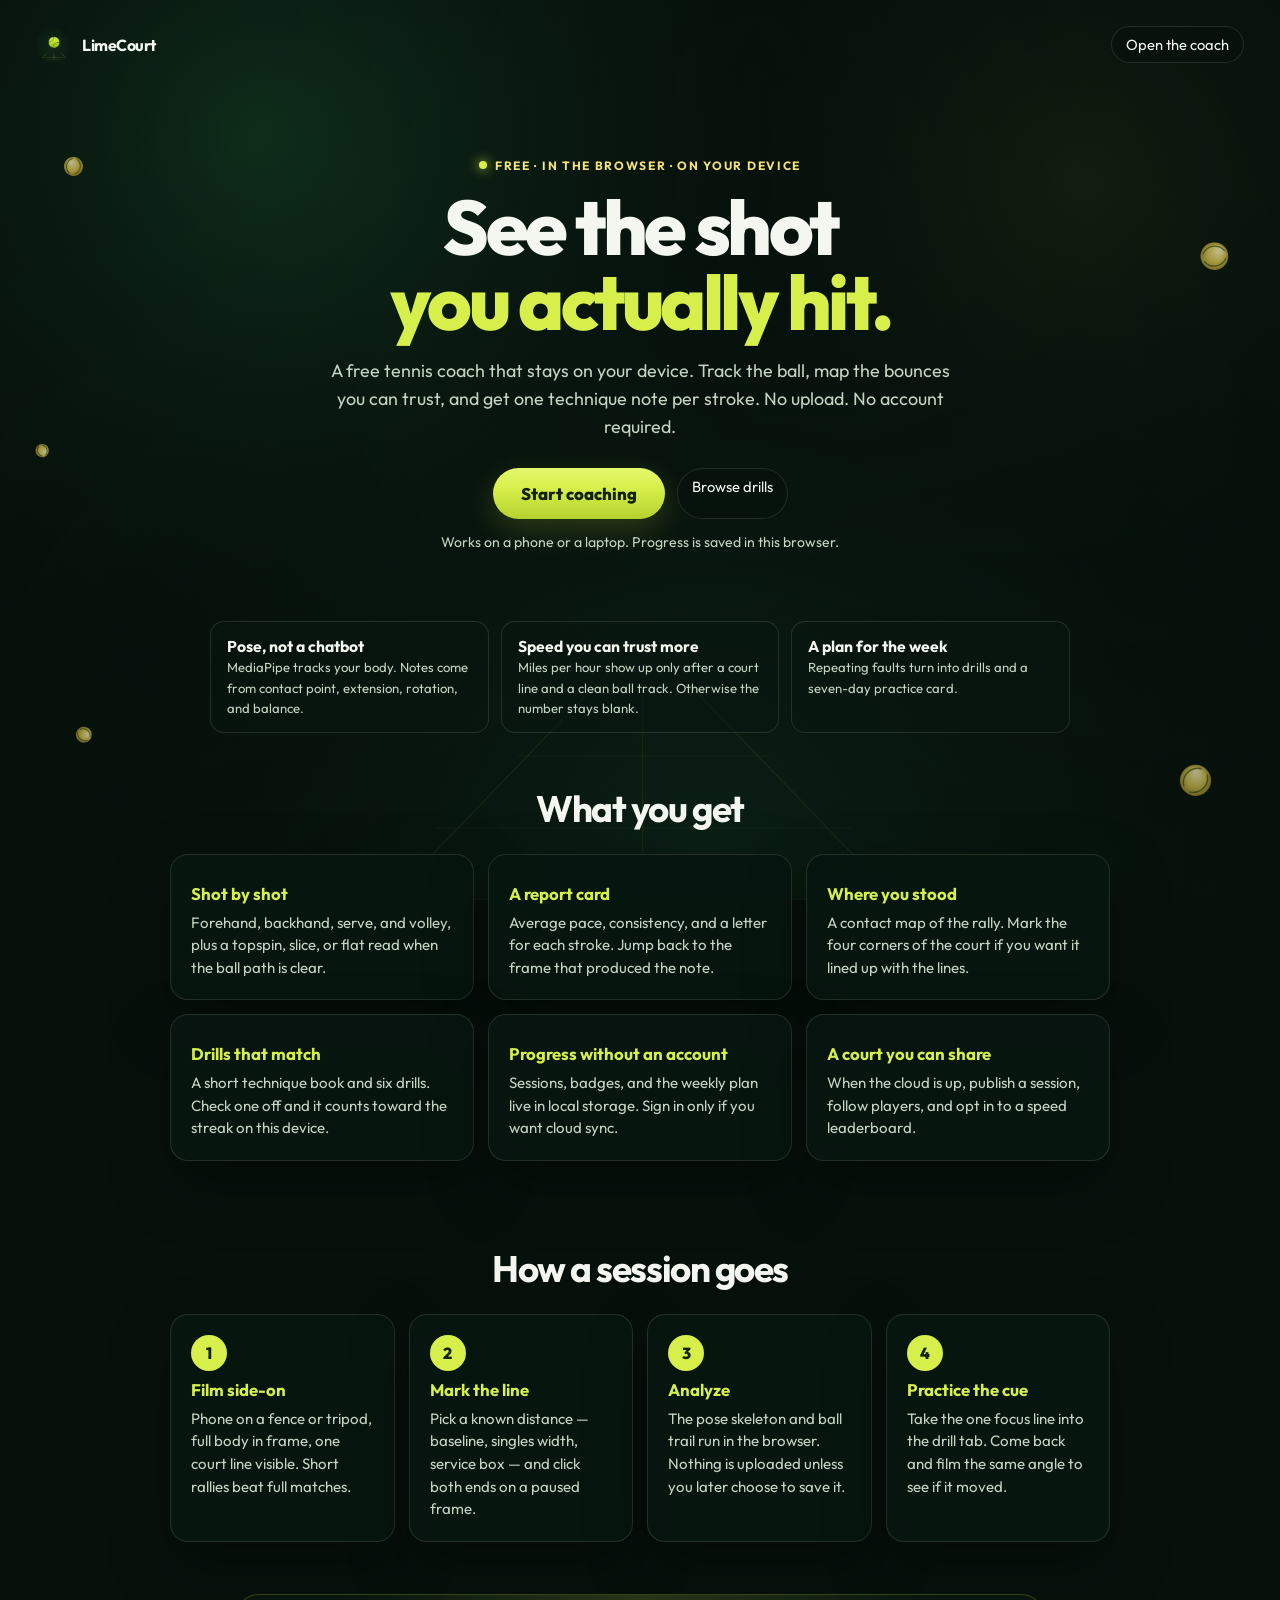
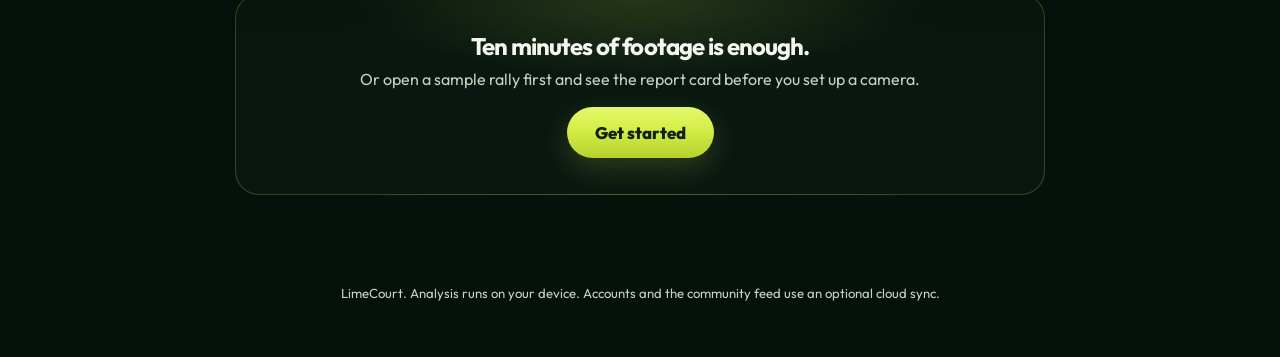
==== commit 0fac9e8f: "Add LimeCourt match board, ball trail, and honest line calls RallyIQ is already a tennis app, so the" ====
--- a/index.html
+++ b/index.html
@@ -3,12 +3,12 @@
 <head>
 <meta charset="UTF-8">
 <meta name="viewport" content="width=device-width, initial-scale=1.0">
-<title>AI Tennis Coach — free coaching in your browser</title>
-<meta name="description" content="Film a rally and get shot-by-shot tennis coaching in your browser. Ball speed, technique cues, drills, and progress stay on your device. Free.">
+<title>LimeCourt — free tennis coaching in your browser</title>
+<meta name="description" content="Film a rally and get shot-by-shot tennis coaching in your browser. Ball trail, line calls, and technique notes stay on your device. Free.">
 <link rel="manifest" href="manifest.json">
 <meta name="theme-color" content="#07110c">
 <meta name="apple-mobile-web-app-capable" content="yes">
-<meta name="apple-mobile-web-app-title" content="Tennis Coach">
+<meta name="apple-mobile-web-app-title" content="LimeCourt">
 <link rel="apple-touch-icon" href="logo-180.png">
 <link rel="icon" href="logo-192.png" type="image/png">
 <link rel="stylesheet" href="theme.css">
@@ -19,13 +19,8 @@
 
 <header class="topbar">
   <a class="brand" href="index.html">
-    <svg viewBox="0 0 100 100" aria-hidden="true">
-      <circle cx="50" cy="50" r="46" fill="#0d1b0f" stroke="#d6ef4a" stroke-width="3"/>
-      <circle cx="50" cy="50" r="34" fill="#d6ef4a"/>
-      <path d="M18 50 C 32 28, 68 28, 82 50" stroke="#14301c" stroke-width="4" fill="none"/>
-      <path d="M18 50 C 32 72, 68 72, 82 50" stroke="#14301c" stroke-width="4" fill="none"/>
-    </svg>
-    AI Tennis Coach
+    <img class="app-logo" src="logo-192.png" alt="" width="36" height="36">
+    LimeCourt
   </a>
   <a class="top-link" href="app.html">Open the coach</a>
 </header>
@@ -34,7 +29,7 @@
   <section class="hero">
     <div class="eyebrow">Free · In the browser · On your device</div>
     <h1>See the shot<br><span class="accent">you actually hit.</span></h1>
-    <p class="tagline">Film from the side, mark one court line, and get a report card for every stroke: type, spin, speed, and one thing to fix. No download. No account required.</p>
+    <p class="tagline">A free tennis coach that stays on your device. Track the ball, map the bounces you can trust, and get one technique note per stroke. No upload. No account required.</p>
     <div class="cta-row">
       <a class="cta-btn" href="app.html">Start coaching</a>
       <a class="top-link" href="app.html#practice">Browse drills</a>
@@ -44,7 +39,7 @@
 
   <div class="proof">
     <div><strong>Pose, not a chatbot</strong><span>MediaPipe tracks your body. Notes come from contact point, extension, rotation, and balance.</span></div>
-    <div><strong>Speed you can trust more</strong><span>Mark a real court line once. Pixel motion becomes miles per hour.</span></div>
+    <div><strong>Speed you can trust more</strong><span>Miles per hour show up only after a court line and a clean ball track. Otherwise the number stays blank.</span></div>
     <div><strong>A plan for the week</strong><span>Repeating faults turn into drills and a seven-day practice card.</span></div>
   </div>
 
@@ -112,7 +107,7 @@
 </main>
 
 <footer>
-  AI Tennis Coach. Analysis runs on your device. Accounts and the community feed use an optional cloud sync.
+  LimeCourt. Analysis runs on your device. Accounts and the community feed use an optional cloud sync.
 </footer>
 <script src="bg.js"></script>
 <script src="pwa.js"></script>
--- a/theme.css
+++ b/theme.css
@@ -125,7 +125,22 @@
   color: var(--text);
   border: 1px solid rgba(214, 239, 74, 0.4);
 }
-.brand svg, .app-logo { width: 36px; height: 36px; }
+.brand svg, .app-logo { width: 36px; height: 36px; border-radius: 10px; }
+.shot-filters { display: flex; flex-wrap: wrap; gap: 8px; margin: 14px 0; }
+.shot-filters[hidden] { display: none; }
+.chip, .call-jump {
+  border: 1px solid var(--line);
+  background: transparent;
+  color: var(--text);
+  border-radius: 999px;
+  padding: 6px 12px;
+  font: inherit;
+  font-size: 0.82rem;
+  cursor: pointer;
+}
+.chip.on { background: var(--lime); color: #15260f; border-color: transparent; font-weight: 700; }
+.call-jump { margin: 0 8px 8px 0; }
+#courtHeatmap { width: min(220px, 70vw); height: auto; display: block; margin: 0 auto; }
 .top-link {
   color: var(--text);
   text-decoration: none;
@@ -367,15 +382,20 @@
   position: relative;
   flex: 1 1 420px;
   min-width: 0;
-  width: 100%;
+  width: fit-content;
+  max-width: 100%;
   border-radius: 14px;
   overflow: hidden;
   background: #000;
   box-shadow: var(--shadow);
 }
-.video-wrap video, .video-wrap #overlay, .video-wrap #ballCanvas {
-  width: 100%;
+.video-wrap video {
   display: block;
+  width: auto;
+  height: auto;
+  max-width: 100%;
+  max-height: 72vh;
+  background: #000;
 }
 .video-wrap #overlay, .video-wrap #ballCanvas {
   position: absolute;
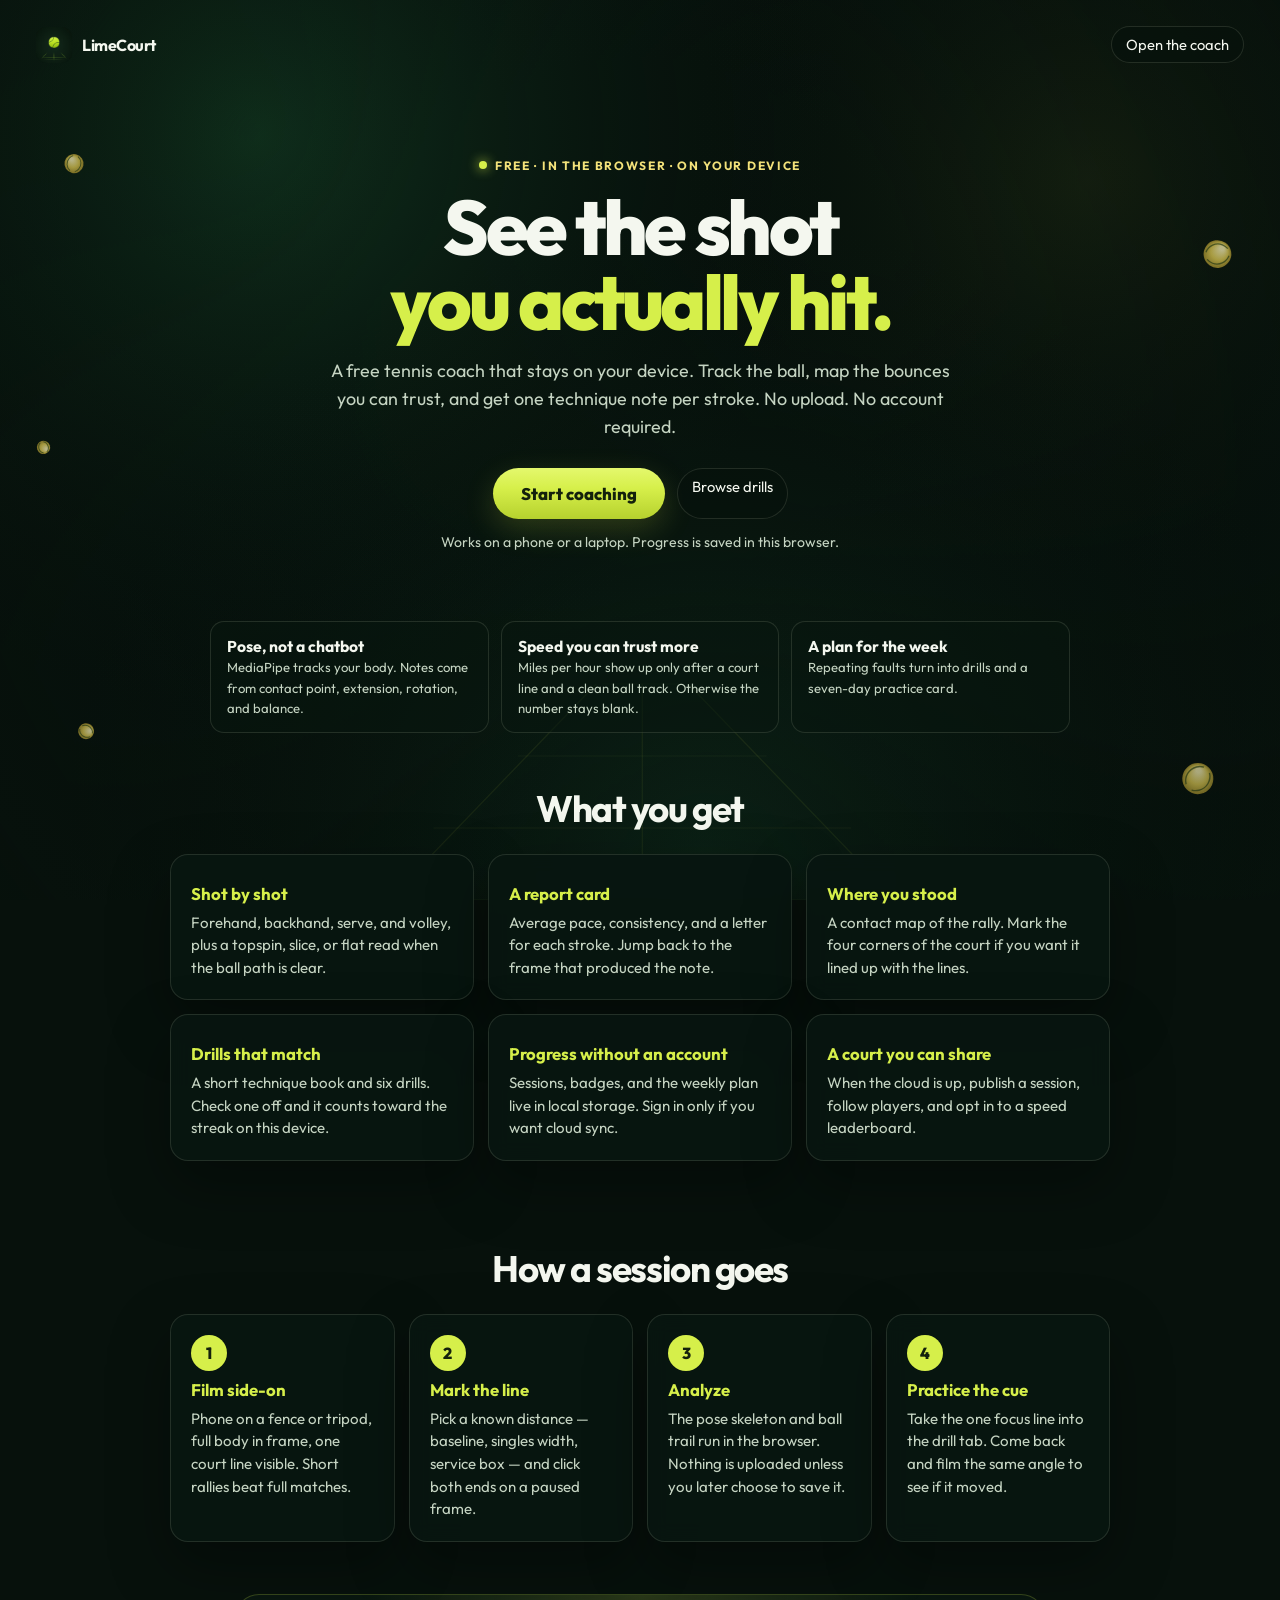
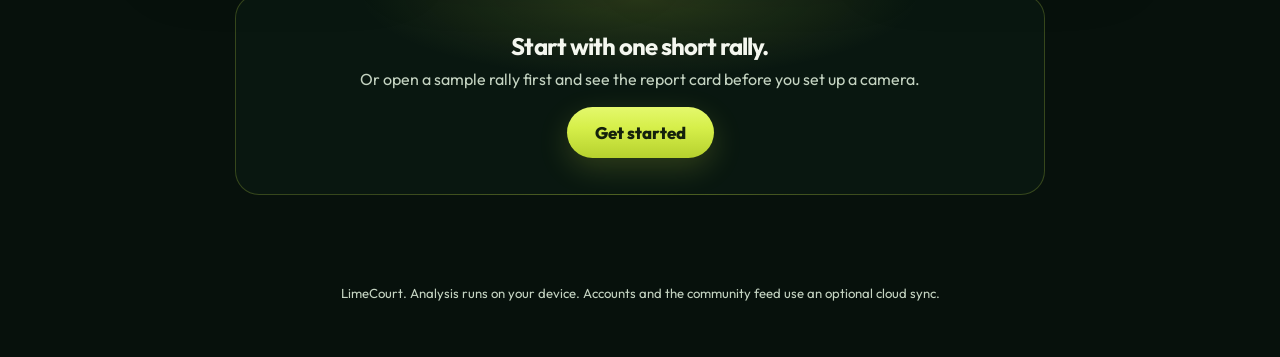
==== commit d718675a: "Set accurate expectations for short rally clips" ====
--- a/index.html
+++ b/index.html
@@ -100,7 +100,7 @@
   </section>
 
   <section class="bottom-cta">
-    <h2>Ten minutes of footage is enough.</h2>
+    <h2>Start with one short rally.</h2>
     <p>Or open a sample rally first and see the report card before you set up a camera.</p>
     <a class="cta-btn" href="app.html">Get started</a>
   </section>
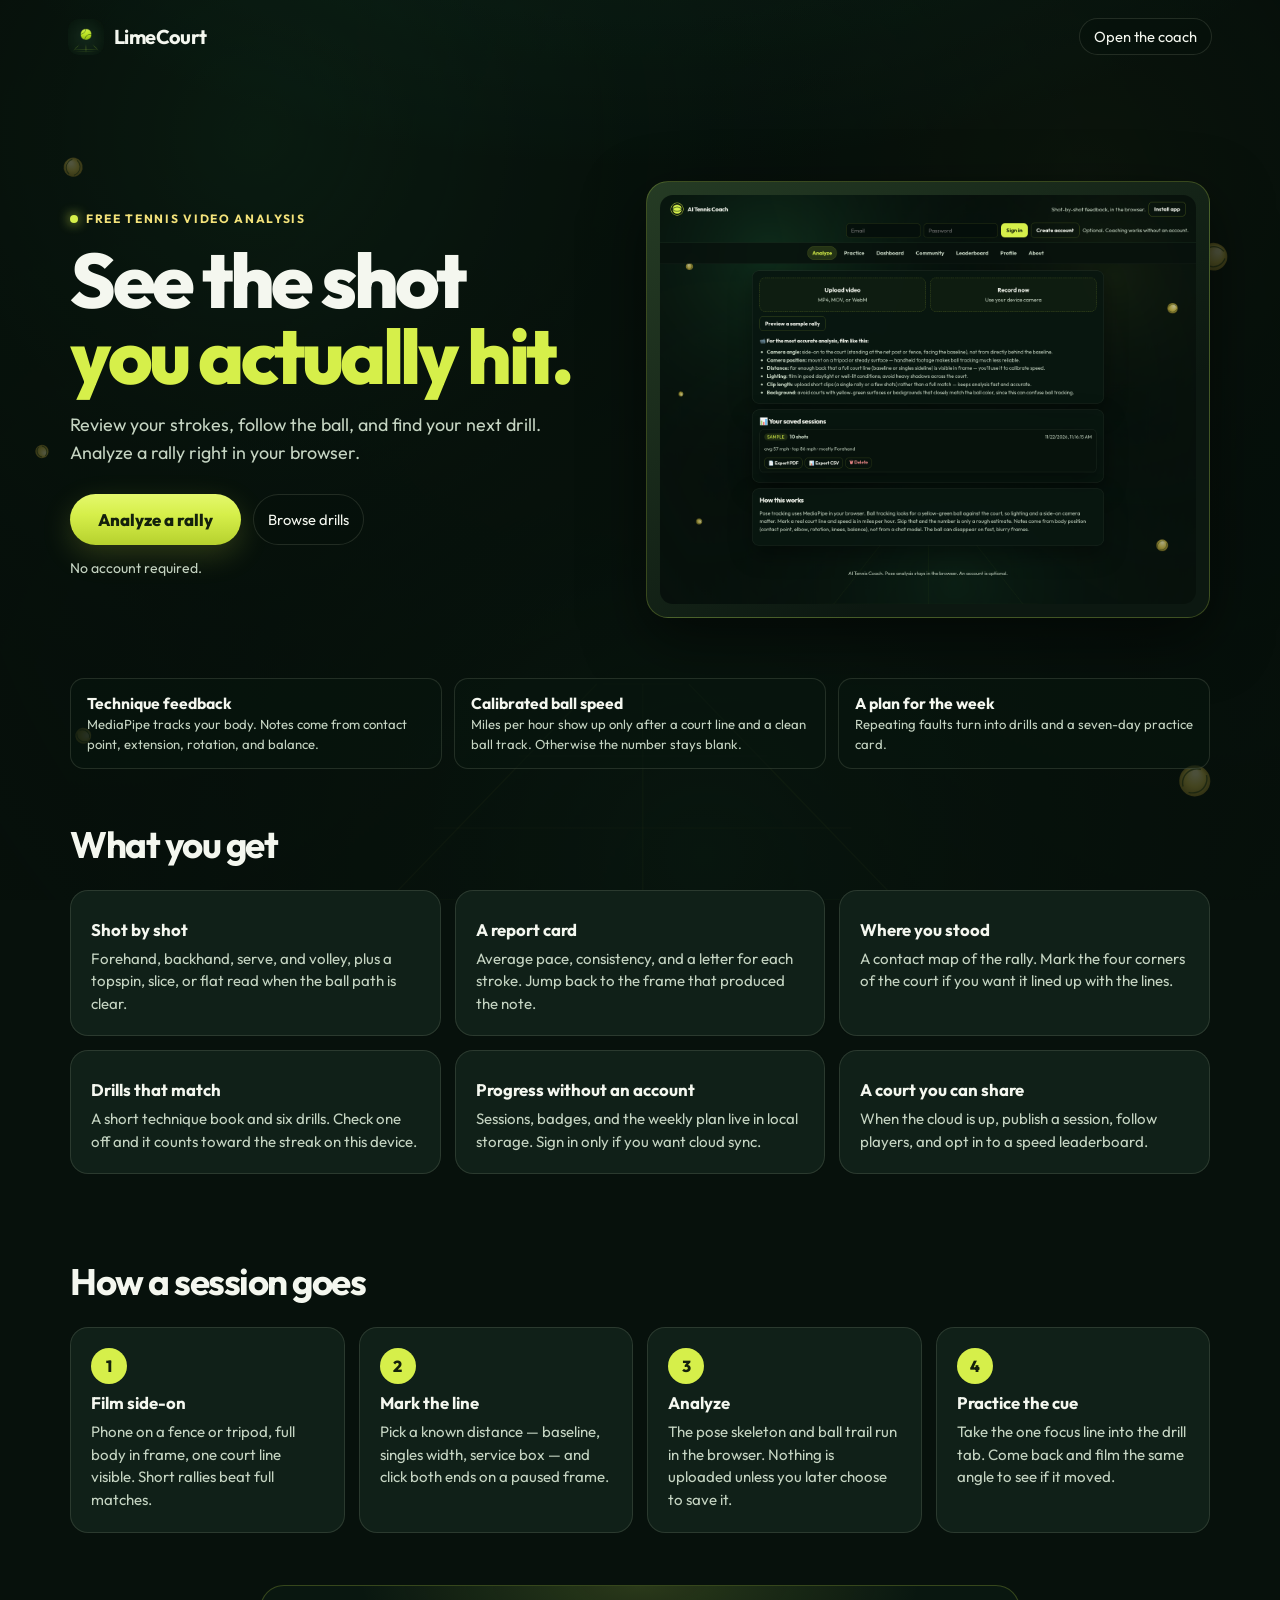
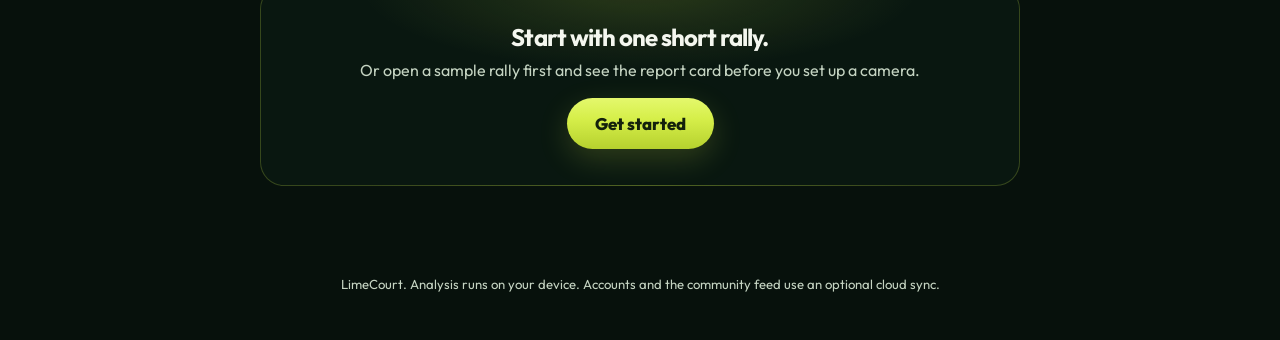
==== commit ba26eaa8: "Show the real analysis workflow on the landing page" ====
--- a/index.html
+++ b/index.html
@@ -13,9 +13,9 @@
 <link rel="icon" href="logo-192.png" type="image/png">
 <link rel="stylesheet" href="theme.css">
 </head>
-<body>
+<body class="landing">
 <a class="skip" href="#content">Skip to content</a>
-<canvas id="rippleBg"></canvas>
+<canvas id="rippleBg" aria-hidden="true"></canvas>
 
 <header class="topbar">
   <a class="brand" href="index.html">
@@ -27,19 +27,24 @@
 
 <main id="content">
   <section class="hero">
-    <div class="eyebrow">Free · In the browser · On your device</div>
+    <div class="hero-copy">
+    <div class="eyebrow">Free tennis video analysis</div>
     <h1>See the shot<br><span class="accent">you actually hit.</span></h1>
-    <p class="tagline">A free tennis coach that stays on your device. Track the ball, map the bounces you can trust, and get one technique note per stroke. No upload. No account required.</p>
+    <p class="tagline">Review your strokes, follow the ball, and find your next drill. Analyze a rally right in your browser.</p>
     <div class="cta-row">
-      <a class="cta-btn" href="app.html">Start coaching</a>
+      <a class="cta-btn" href="app.html">Analyze a rally</a>
       <a class="top-link" href="app.html#practice">Browse drills</a>
     </div>
-    <p class="cta-note">Works on a phone or a laptop. Progress is saved in this browser.</p>
+    <p class="cta-note">No account required.</p>
+    </div>
+    <figure class="hero-preview">
+      <img src="docs/analyze.png" alt="LimeCourt analysis screen showing the video review tools" fetchpriority="high">
+    </figure>
   </section>
 
   <div class="proof">
-    <div><strong>Pose, not a chatbot</strong><span>MediaPipe tracks your body. Notes come from contact point, extension, rotation, and balance.</span></div>
-    <div><strong>Speed you can trust more</strong><span>Miles per hour show up only after a court line and a clean ball track. Otherwise the number stays blank.</span></div>
+    <div><strong>Technique feedback</strong><span>MediaPipe tracks your body. Notes come from contact point, extension, rotation, and balance.</span></div>
+    <div><strong>Calibrated ball speed</strong><span>Miles per hour show up only after a court line and a clean ball track. Otherwise the number stays blank.</span></div>
     <div><strong>A plan for the week</strong><span>Repeating faults turn into drills and a seven-day practice card.</span></div>
   </div>
 
--- a/theme.css
+++ b/theme.css
@@ -555,3 +555,145 @@
     transition: none !important;
   }
 }
+
+/* Landing and coach layout */
+*, *::before, *::after { box-sizing: border-box; }
+body.landing, body.coach-app { margin: 0; color-scheme: dark; }
+#rippleBg { opacity: .42; }
+.landing .topbar, .coach-app .site-header { max-width: 1200px; margin: auto; }
+.landing .brand, .coach-app .brand { font-size: 1.25rem; }
+.landing main { max-width: 1200px; }
+.landing .top-link { display: inline-flex; align-items: center; justify-content: center; }
+.landing .hero {
+  display: grid;
+  grid-template-columns: 1fr minmax(0, 1.1fr);
+  align-items: center;
+  gap: clamp(22px, 5vw, 64px);
+  max-width: none;
+  padding: clamp(36px, 7vw, 94px) 12px 32px;
+  text-align: left;
+}
+.hero-copy { min-width: 0; }
+.landing .hero h1 { font-size: clamp(2.6rem, 6vw, 5.35rem); }
+.landing .tagline { margin-inline: 0; }
+.landing .cta-row { justify-content: flex-start; }
+.hero-preview {
+  margin: 0;
+  padding: clamp(7px, 1.1vw, 13px);
+  border: 1px solid var(--line);
+  border-radius: 22px;
+  background: linear-gradient(145deg, #253b24, #0c1811 70%);
+  box-shadow: 0 20px 60px #0008;
+}
+.hero-preview img { display: block; width: 100%; height: auto; border-radius: 13px; }
+.landing .proof, .landing .section { max-width: unset; padding-inline: 12px; }
+.landing .section-title { text-align: left; }
+.landing .feature, .landing .step { box-shadow: none; background: #102018; }
+.landing .feature h3, .landing .step h3 { color: var(--text); }
+.landing .bottom-cta { margin-inline: auto; }
+
+.coach-app main { max-width: 1120px; padding-top: clamp(22px, 4vw, 48px); }
+.coach-app .site-header { padding: 16px clamp(14px, 3vw, 28px); gap: 8px; }
+.account-panel {
+  position: relative;
+  z-index: 31;
+  max-width: 1144px;
+  margin: 0 auto 12px;
+  padding-inline: clamp(14px, 3vw, 24px);
+}
+.account-panel > summary {
+  width: fit-content;
+  color: var(--muted);
+  border: 1px solid var(--stroke);
+  border-radius: 10px;
+  padding: 8px 12px;
+  cursor: pointer;
+}
+.account-panel[open] > summary { color: var(--lime); border-color: var(--line); }
+.account-panel .auth-bar {
+  justify-content: flex-start;
+  margin-top: 8px;
+  padding: 12px;
+  border: 1px solid var(--stroke);
+  border-radius: 12px;
+  background: #101e16;
+}
+.account-panel input { min-width: 0; max-width: 100%; }
+.coach-app #navBar { padding: 8px 12px; background: #0b1710f2; }
+.coach-app #navBar button { min-height: 42px; font-size: .9rem; }
+.coach-app #navBar button:hover { background: #ffffff0c; }
+.coach-app #navBar button.is-active { background: var(--lime); color: #14210c; }
+.page-heading { margin: 0 0 clamp(16px, 2.5vw, 26px); }
+.page-heading h2 { margin: 0; font-size: clamp(2rem, 5vw, 3.5rem); line-height: 1; letter-spacing: -.045em; }
+.page-heading p { margin: 10px 0 0; color: var(--muted); line-height: 1.5; }
+.coach-app .card {
+  min-width: 0;
+  padding: clamp(15px, 2.5vw, 26px);
+  background: linear-gradient(145deg, #13251b, #0d1b14 72%);
+  box-shadow: 0 10px 30px #0003;
+}
+.coach-app .card h3 { font-size: clamp(1.13rem, 2vw, 1.35rem); }
+.coach-app .capture-card { border-color: var(--line); }
+.capture-card .upload-grid { gap: 14px; }
+.capture-card .upload-zone {
+  display: grid;
+  align-content: center;
+  justify-items: center;
+  min-height: 156px;
+  padding: 20px 14px;
+  background: #0b1711;
+}
+.capture-card #uploadZone { background: linear-gradient(155deg, #28381d, #132219); border-color: #b7d65088; }
+.capture-card .upload-zone:hover, .capture-card .upload-zone.dragover { border-color: var(--lime); background: #23351c; }
+.capture-card .upload-zone strong { font-size: 1.16rem; }
+.capture-icon {
+  display: grid;
+  place-items: center;
+  width: 42px;
+  height: 42px;
+  margin-bottom: 10px;
+  border-radius: 13px;
+  background: var(--lime);
+  color: #13210c;
+  font-size: 1.6rem;
+  line-height: 1;
+}
+.record-icon { background: #1d3426; }
+.record-icon::before { content: ""; width: 14px; height: 14px; border: 2px solid var(--lime); border-radius: 50%; }
+.capture-tips { margin-top: 16px; padding-top: 14px; border-top: 1px solid var(--stroke); color: var(--muted); font-size: .9rem; line-height: 1.6; }
+.capture-tips summary, .tech-card summary { cursor: pointer; color: var(--text); }
+#dashboardContent, .compare-fields, .technique-grid, .drill-grid { display: grid; grid-template-columns: repeat(2, minmax(0, 1fr)); gap: 14px; }
+#dashboardContent > .card, .technique-grid > *, .drill-grid > * { margin-bottom: 0; }
+.technique-grid { align-items: start; }
+.drill-card { display: flex; flex-direction: column; gap: 6px; }
+.drill-card .drill-toggle { margin-top: auto; align-self: flex-start; }
+.drill-card.done { opacity: 1; background: #1a2c18; }
+.compare-fields { margin-bottom: 10px; }
+.coach-app :is(input, select, textarea, video, svg) { max-width: 100%; }
+.compare-fields select, .comment-input { min-width: 0; }
+.coach-app .session-item, .coach-app .stat, .coach-app .plan-row { box-shadow: none; border-color: var(--stroke); }
+.coach-app .session-item { overflow-wrap: anywhere; }
+.coach-app .empty-state { padding: clamp(18px, 3vw, 32px) 12px; background: #0a1711; border: 1px dashed var(--stroke); border-radius: 12px; }
+.stroke-report { display: grid; grid-template-columns: minmax(0, 1fr) repeat(3, auto); align-items: center; gap: 10px; }
+.coach-app .cloud-banner { max-width: min(1084px, calc(100% - 28px)); margin-top: 12px; }
+.coach-app button.secondary:hover:not(:disabled) { border-color: var(--lime); }
+.coach-app .pill { white-space: nowrap; }
+.update-bar { width: max-content; max-width: calc(100% - 24px); }
+.update-bar[hidden] { display: none; }
+
+@media (max-width: 760px) {
+  .landing .hero { grid-template-columns: 1fr; }
+  .hero-preview { max-width: 580px; }
+  #dashboardContent { grid-template-columns: minmax(0, 1fr); }
+  .coach-app #navBar { flex-wrap: nowrap; overflow-x: auto; justify-content: flex-start; scrollbar-width: thin; }
+  .coach-app #navBar button { flex: none; font-size: .85rem !important; padding: 8px 12px !important; }
+}
+@media (max-width: 560px) {
+  .compare-fields, .technique-grid, .drill-grid { grid-template-columns: minmax(0, 1fr); }
+  .coach-app .auth-bar input { width: 100%; }
+  .capture-card .upload-zone { min-height: 112px; }
+  .stroke-report { grid-template-columns: minmax(0, 1fr) auto; }
+}
+@media (prefers-reduced-motion: no-preference) {
+  .capture-card .upload-zone { transition: background .18s ease, border-color .18s ease; }
+}
